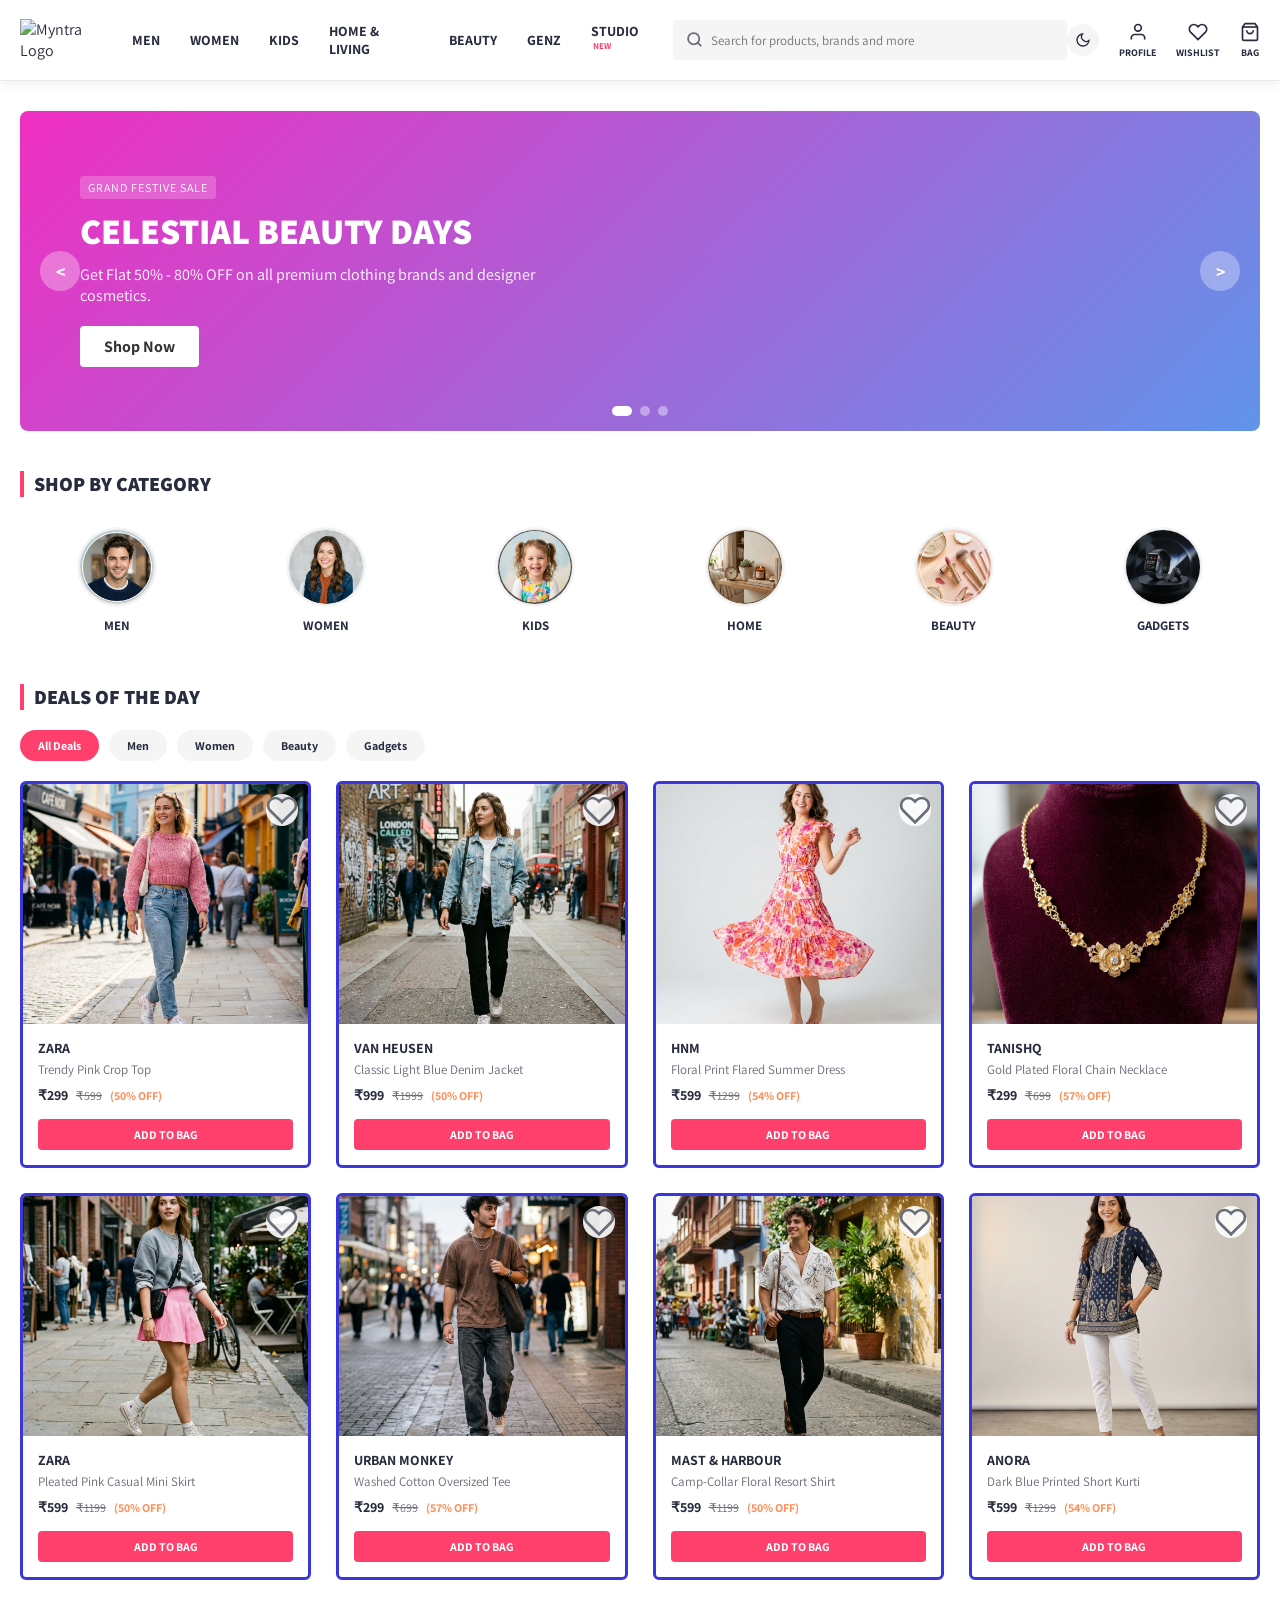
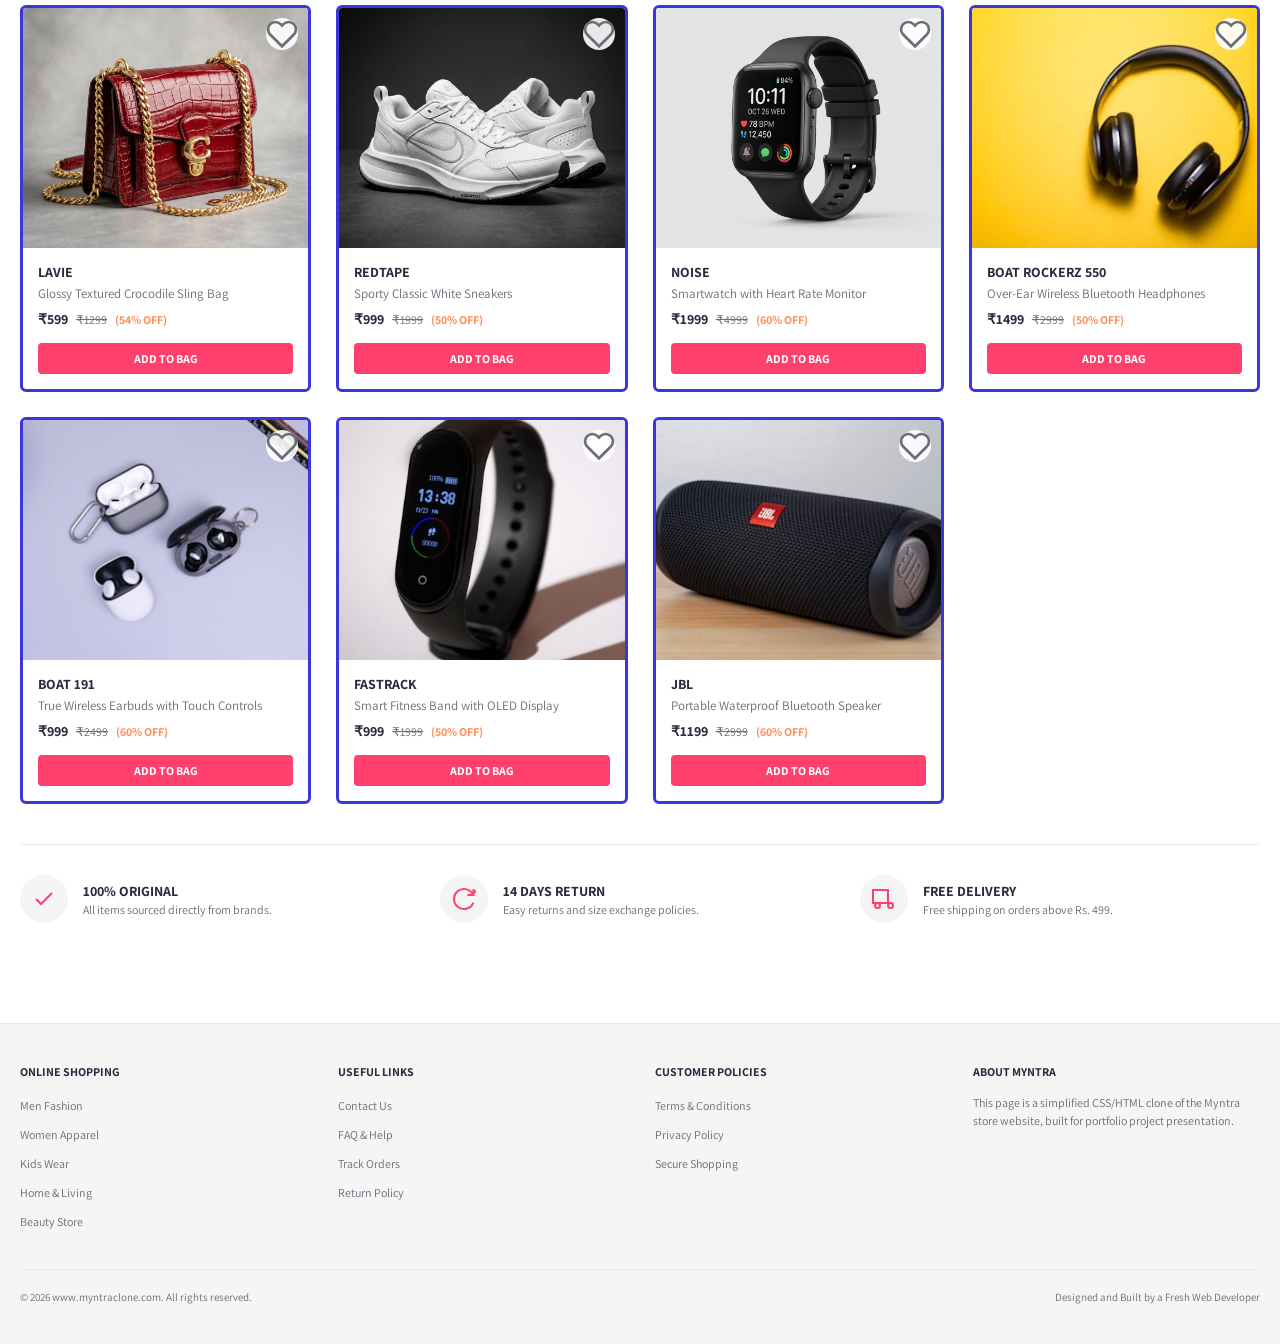
==== index.html @ a3971c4a "Initial commit" ====
<!DOCTYPE html>

<html lang="en">
<head>
<meta charset="utf-8"/>
<meta content="width=device-width, initial-scale=1.0" name="viewport"/>
<title>Myntra Clone - Online Shopping Mall</title>
<!-- Link to the CSS file -->
<link href="myntra.css" rel="stylesheet"/>
</head>
<body>
<!-- ==========================================
         HEADER / NAVIGATION
         ========================================== -->
<header>
<div class="header-container">
<!-- Brand Logo -->
<div class="logo">
<a href="#">
<img alt="Myntra Logo" src="logo.png"/>
</a>
</div>
<!-- Menu Navigation Links -->
<nav class="navigation">
<!-- MEN -->
<div class="nav-link men">
<a href="#">Men</a>
<div class="dropdown-menu">
<!-- Col 1: Topwear & Festive -->
<div class="dropdown-col">
<div class="dropdown-col-section">
<h5>Topwear</h5>
<ul>
<li><a href="#">T-Shirts</a></li>
<li><a href="#">Casual Shirts</a></li>
<li><a href="#">Formal Shirts</a></li>
<li><a href="#">Sweatshirts</a></li>
<li><a href="#">Sweaters</a></li>
<li><a href="#">Jackets</a></li>
<li><a href="#">Blazers &amp; Coats</a></li>
<li><a href="#">Suits</a></li>
<li><a href="#">Rain Jackets</a></li>
</ul>
</div>
<div class="dropdown-col-section">
<h5>Indian &amp; Festive Wear</h5>
<ul>
<li><a href="#">Kurtas &amp; Kurta Sets</a></li>
<li><a href="#">Sherwanis</a></li>
<li><a href="#">Nehru Jackets</a></li>
<li><a href="#">Dhotis</a></li>
</ul>
</div>
</div>
<!-- Col 2: Bottomwear & Innerwear -->
<div class="dropdown-col">
<div class="dropdown-col-section">
<h5>Bottomwear</h5>
<ul>
<li><a href="#">Jeans</a></li>
<li><a href="#">Casual Trousers</a></li>
<li><a href="#">Formal Trousers</a></li>
<li><a href="#">Shorts</a></li>
<li><a href="#">Track Pants &amp; Joggers</a></li>
</ul>
</div>
<div class="dropdown-col-section">
<h5>Innerwear &amp; Sleepwear</h5>
<ul>
<li><a href="#">Briefs &amp; Trunks</a></li>
<li><a href="#">Boxers</a></li>
<li><a href="#">Vests</a></li>
<li><a href="#">Sleepwear &amp; Loungewear</a></li>
<li><a href="#">Thermals</a></li>
</ul>
</div>
<div class="dropdown-col-section">
<h5>Plus Size</h5>
</div>
</div>
<!-- Col 3: Footwear -->
<div class="dropdown-col">
<div class="dropdown-col-section">
<h5>Footwear</h5>
<ul>
<li><a href="#">Casual Shoes</a></li>
<li><a href="#">Sports Shoes</a></li>
<li><a href="#">Formal Shoes</a></li>
<li><a href="#">Sneakers</a></li>
<li><a href="#">Sandals &amp; Floaters</a></li>
<li><a href="#">Flip Flops</a></li>
<li><a href="#">Socks</a></li>
</ul>
</div>
<div class="dropdown-col-section">
<h5>Personal Care &amp; Grooming</h5>
</div>
<div class="dropdown-col-section">
<h5>Sunglasses &amp; Frames</h5>
</div>
<div class="dropdown-col-section">
<h5>Watches</h5>
</div>
</div>
<!-- Col 4: Sports & Gadgets -->
<div class="dropdown-col">
<div class="dropdown-col-section">
<h5>Sports &amp; Active Wear</h5>
<ul>
<li><a href="#">Sports Shoes</a></li>
<li><a href="#">Sports Sandals</a></li>
<li><a href="#">Active T-Shirts</a></li>
<li><a href="#">Track Pants &amp; Shorts</a></li>
<li><a href="#">Tracksuits</a></li>
<li><a href="#">Jackets &amp; Sweatshirts</a></li>
<li><a href="#">Sports Accessories</a></li>
<li><a href="#">Swimwear</a></li>
</ul>
</div>
<div class="dropdown-col-section">
<h5>Gadgets</h5>
<ul>
<li><a href="#">Smart Wearables</a></li>
<li><a href="#">Fitness Gadgets</a></li>
<li><a href="#">Headphones</a></li>
<li><a href="#">Speakers</a></li>
</ul>
</div>
</div>
<!-- Col 5: Accessories & Bags -->
<div class="dropdown-col">
<div class="dropdown-col-section">
<h5>Fashion Accessories</h5>
<ul>
<li><a href="#">Wallets</a></li>
<li><a href="#">Belts</a></li>
<li><a href="#">Perfumes &amp; Body Mists</a></li>
<li><a href="#">Trimmers</a></li>
<li><a href="#">Deodorants</a></li>
<li><a href="#">Ties, Cufflinks &amp; Pocket Squares</a></li>
<li><a href="#">Accessory Gift Sets</a></li>
<li><a href="#">Caps &amp; Hats</a></li>
<li><a href="#">Mufflers, Scarves &amp; Gloves</a></li>
<li><a href="#">Phone Cases</a></li>
<li><a href="#">Rings &amp; Wristwear</a></li>
<li><a href="#">Helmets</a></li>
</ul>
</div>
<div class="dropdown-col-section">
<h5>Bags &amp; Backpacks</h5>
</div>
<div class="dropdown-col-section">
<h5>Luggages &amp; Trolleys</h5>
</div>
</div>
</div>
</div>
<!-- WOMEN -->
<div class="nav-link women">
<a href="#">Women</a>
<div class="dropdown-menu">
<!-- Col 1: Indian & Fusion -->
<div class="dropdown-col">
<div class="dropdown-col-section">
<h5>Indian &amp; Fusion Wear</h5>
<ul>
<li><a href="#">Kurtas &amp; Suits</a></li>
<li><a href="#">Kurtis, Tunics &amp; Tops</a></li>
<li><a href="#">Sarees</a></li>
<li><a href="#">Ethnic Wear Sets</a></li>
<li><a href="#">Lehengas &amp; Cholis</a></li>
<li><a href="#">Salwars, Leggings &amp; Palazzos</a></li>
<li><a href="#">Ethnic Shrugs &amp; Jackets</a></li>
</ul>
</div>
</div>
<!-- Col 2: Western Wear -->
<div class="dropdown-col">
<div class="dropdown-col-section">
<h5>Western Wear</h5>
<ul>
<li><a href="#">Dresses &amp; Jumpsuits</a></li>
<li><a href="#">Tops, T-Shirts &amp; Shirts</a></li>
<li><a href="#">Jeans &amp; Jeggings</a></li>
<li><a href="#">Trousers &amp; Capris</a></li>
<li><a href="#">Shorts &amp; Skirts</a></li>
<li><a href="#">Shrugs &amp; Cardigans</a></li>
<li><a href="#">Blazers &amp; Waistcoats</a></li>
</ul>
</div>
</div>
<!-- Col 3: Footwear & Lingerie -->
<div class="dropdown-col">
<div class="dropdown-col-section">
<h5>Footwear</h5>
<ul>
<li><a href="#">Flats &amp; Gladiators</a></li>
<li><a href="#">Heels</a></li>
<li><a href="#">Sneakers &amp; Casual Shoes</a></li>
<li><a href="#">Sports Shoes &amp; Brogues</a></li>
<li><a href="#">Wedges</a></li>
</ul>
</div>
<div class="dropdown-col-section">
<h5>Lingerie &amp; Sleepwear</h5>
<ul>
<li><a href="#">Bras &amp; Briefs</a></li>
<li><a href="#">Shapewear</a></li>
<li><a href="#">Sleepwear &amp; Loungewear</a></li>
<li><a href="#">Camisoles</a></li>
</ul>
</div>
</div>
<!-- Col 4: Beauty & Gadgets -->
<div class="dropdown-col">
<div class="dropdown-col-section">
<h5>Beauty &amp; Personal Care</h5>
<ul>
<li><a href="#">Makeup Cosmetics</a></li>
<li><a href="#">Skincare Products</a></li>
<li><a href="#">Haircare Gels &amp; Oils</a></li>
<li><a href="#">Fragrances &amp; Body Mists</a></li>
<li><a href="#">Tools &amp; Accessories</a></li>
</ul>
</div>
<div class="dropdown-col-section">
<h5>Gadgets</h5>
<ul>
<li><a href="#">Smart Wearables</a></li>
<li><a href="#">Fitness Bands</a></li>
<li><a href="#">Headphones</a></li>
</ul>
</div>
</div>
<!-- Col 5: Accessories & Bags -->
<div class="dropdown-col">
<div class="dropdown-col-section">
<h5>Fashion Accessories</h5>
<ul>
<li><a href="#">Wallets &amp; Clutches</a></li>
<li><a href="#">Handbags &amp; Slingbags</a></li>
<li><a href="#">Jewellery &amp; Watches</a></li>
<li><a href="#">Hair Accessories</a></li>
<li><a href="#">Sunglasses &amp; Frames</a></li>
<li><a href="#">Scarves &amp; Stoles</a></li>
</ul>
</div>
</div>
</div>
</div>
<!-- KIDS -->
<div class="nav-link kids">
<a href="#">Kids</a>
<div class="dropdown-menu">
<!-- Col 1: Boys Clothing -->
<div class="dropdown-col">
<div class="dropdown-col-section">
<h5>Boys Clothing</h5>
<ul>
<li><a href="#">T-Shirts &amp; Shirts</a></li>
<li><a href="#">Shorts &amp; Jeans</a></li>
<li><a href="#">Trousers &amp; Track Pants</a></li>
<li><a href="#">Clothing Sets</a></li>
<li><a href="#">Ethnic Wear</a></li>
<li><a href="#">Sweaters, Hoodies &amp; Jackets</a></li>
</ul>
</div>
</div>
<!-- Col 2: Girls Clothing -->
<div class="dropdown-col">
<div class="dropdown-col-section">
<h5>Girls Clothing</h5>
<ul>
<li><a href="#">Dresses &amp; Frocks</a></li>
<li><a href="#">Tops &amp; T-Shirts</a></li>
<li><a href="#">Clothing Sets</a></li>
<li><a href="#">Shorts, Skirts &amp; Jumpsuits</a></li>
<li><a href="#">Jeans &amp; Trousers</a></li>
<li><a href="#">Ethnic Wear</a></li>
<li><a href="#">Sweaters, Hoodies &amp; Jackets</a></li>
</ul>
</div>
</div>
<!-- Col 3: Infants & Toddlers -->
<div class="dropdown-col">
<div class="dropdown-col-section">
<h5>Infants &amp; Toddlers</h5>
<ul>
<li><a href="#">Rompers &amp; Sleepsuits</a></li>
<li><a href="#">Clothing Sets</a></li>
<li><a href="#">Innerwear &amp; Socks</a></li>
<li><a href="#">T-Shirts &amp; Dresses</a></li>
<li><a href="#">Booties &amp; Soft Shoes</a></li>
</ul>
</div>
</div>
<!-- Col 4: Kids Footwear -->
<div class="dropdown-col">
<div class="dropdown-col-section">
<h5>Kids Footwear</h5>
<ul>
<li><a href="#">Casual Shoes</a></li>
<li><a href="#">Sports Shoes</a></li>
<li><a href="#">Sneakers</a></li>
<li><a href="#">Sandals &amp; Floaters</a></li>
<li><a href="#">Flip Flops</a></li>
<li><a href="#">School Shoes</a></li>
</ul>
</div>
</div>
<!-- Col 5: Kids Accessories -->
<div class="dropdown-col">
<div class="dropdown-col-section">
<h5>Kids Accessories</h5>
<ul>
<li><a href="#">Backpacks &amp; School Bags</a></li>
<li><a href="#">Sunglasses &amp; Frames</a></li>
<li><a href="#">Hair Accessories</a></li>
<li><a href="#">Caps &amp; Hats</a></li>
<li><a href="#">Watches</a></li>
<li><a href="#">Toys &amp; Board Games</a></li>
</ul>
</div>
</div>
</div>
</div>
<!-- HOME & LIVING -->
<div class="nav-link home">
<a href="#">Home &amp; Living</a>
<div class="dropdown-menu">
<!-- Col 1: Bedding -->
<div class="dropdown-col">
<div class="dropdown-col-section">
<h5>Bed Linen &amp; Furnishing</h5>
<ul>
<li><a href="#">Bedsheets</a></li>
<li><a href="#">Bedcovers &amp; Sets</a></li>
<li><a href="#">Blankets, Quilts &amp; Dohars</a></li>
<li><a href="#">Pillows &amp; Pillow Covers</a></li>
<li><a href="#">Curtains &amp; Drapes</a></li>
<li><a href="#">Mats, Carpets &amp; Rugs</a></li>
</ul>
</div>
</div>
<!-- Col 2: Bath Linen -->
<div class="dropdown-col">
<div class="dropdown-col-section">
<h5>Bath Linen</h5>
<ul>
<li><a href="#">Bath Towels</a></li>
<li><a href="#">Hand &amp; Face Towels</a></li>
<li><a href="#">Bath Rugs</a></li>
<li><a href="#">Shower Curtains</a></li>
<li><a href="#">Bathrobes</a></li>
</ul>
</div>
</div>
<!-- Col 3: Home Decor -->
<div class="dropdown-col">
<div class="dropdown-col-section">
<h5>Home Decor</h5>
<ul>
<li><a href="#">Clocks</a></li>
<li><a href="#">Wall Art &amp; Paintings</a></li>
<li><a href="#">Vases &amp; Artificial Flowers</a></li>
<li><a href="#">Mirrors</a></li>
<li><a href="#">Candles &amp; Holders</a></li>
<li><a href="#">Festive Lights &amp; Decor</a></li>
</ul>
</div>
</div>
<!-- Col 4: Kitchen & Dining -->
<div class="dropdown-col">
<div class="dropdown-col-section">
<h5>Kitchen &amp; Dining</h5>
<ul>
<li><a href="#">Cookware &amp; Bakeware</a></li>
<li><a href="#">Dinnerware &amp; Plates</a></li>
<li><a href="#">Cups &amp; Coffee Mugs</a></li>
<li><a href="#">Kitchen Storage &amp; Organisers</a></li>
<li><a href="#">Table Linen &amp; Runners</a></li>
</ul>
</div>
</div>
<!-- Col 5: Appliances & Organisers -->
<div class="dropdown-col">
<div class="dropdown-col-section">
<h5>Home Appliances</h5>
<ul>
<li><a href="#">Air Purifiers</a></li>
<li><a href="#">Steam Irons</a></li>
<li><a href="#">Vacuum Cleaners</a></li>
</ul>
</div>
<div class="dropdown-col-section">
<h5>Organisers</h5>
<ul>
<li><a href="#">Storage Baskets</a></li>
<li><a href="#">Shoe Racks</a></li>
<li><a href="#">Hangers &amp; Pegs</a></li>
</ul>
</div>
</div>
</div>
</div>
<!-- BEAUTY -->
<div class="nav-link beauty">
<a href="#">Beauty</a>
<div class="dropdown-menu">
<!-- Col 1: Makeup -->
<div class="dropdown-col">
<div class="dropdown-col-section">
<h5>Makeup</h5>
<ul>
<li><a href="#">Lipstick &amp; Lip Gloss</a></li>
<li><a href="#">Eyeliner &amp; Kajal</a></li>
<li><a href="#">Mascara</a></li>
<li><a href="#">Foundation &amp; Concealer</a></li>
<li><a href="#">Compact &amp; Powder</a></li>
<li><a href="#">Eyeshadow &amp; Palettes</a></li>
<li><a href="#">Makeup Brushes &amp; Blenders</a></li>
</ul>
</div>
</div>
<!-- Col 2: Skincare -->
<div class="dropdown-col">
<div class="dropdown-col-section">
<h5>Skincare</h5>
<ul>
<li><a href="#">Face Wash &amp; Cleanser</a></li>
<li><a href="#">Moisturiser &amp; Cream</a></li>
<li><a href="#">Sunscreen &amp; Gel</a></li>
<li><a href="#">Serums &amp; Essences</a></li>
<li><a href="#">Face Masks &amp; Peels</a></li>
<li><a href="#">Lip Balm &amp; Treatment</a></li>
<li><a href="#">Eye Creams</a></li>
</ul>
</div>
</div>
<!-- Col 3: Haircare -->
<div class="dropdown-col">
<div class="dropdown-col-section">
<h5>Haircare</h5>
<ul>
<li><a href="#">Shampoos</a></li>
<li><a href="#">Conditioners</a></li>
<li><a href="#">Hair Oils</a></li>
<li><a href="#">Hair Serums &amp; Gels</a></li>
<li><a href="#">Hair Colors</a></li>
<li><a href="#">Hair Styling Creams</a></li>
</ul>
</div>
</div>
<!-- Col 4: Fragrances -->
<div class="dropdown-col">
<div class="dropdown-col-section">
<h5>Fragrances</h5>
<ul>
<li><a href="#">Perfumes (EDP/EDT)</a></li>
<li><a href="#">Colognes (EDC)</a></li>
<li><a href="#">Deodorants &amp; Roll-ons</a></li>
<li><a href="#">Body Mists &amp; Sprays</a></li>
<li><a href="#">Pocket Perfumes</a></li>
</ul>
</div>
</div>
<!-- Col 5: Grooming Tools -->
<div class="dropdown-col">
<div class="dropdown-col-section">
<h5>Grooming &amp; Hygiene</h5>
<ul>
<li><a href="#">Body Wash &amp; Shower Gels</a></li>
<li><a href="#">Body Lotions &amp; Oils</a></li>
<li><a href="#">Hair Trimmers &amp; Clippers</a></li>
<li><a href="#">Shavers &amp; Razors</a></li>
<li><a href="#">Epilators &amp; Groomers</a></li>
<li><a href="#">Hand Sanitizers &amp; Soaps</a></li>
</ul>
</div>
</div>
</div>
</div>
<!-- GENZ -->
<div class="nav-link genz">
<a href="#">Genz</a>
<div class="dropdown-menu">
<!-- Col 1: Y2K & Vintage -->
<div class="dropdown-col">
<div class="dropdown-col-section">
<h5>Y2K &amp; Vintage</h5>
<ul>
<li><a href="#">Cargo Pants</a></li>
<li><a href="#">Baggy Jeans</a></li>
<li><a href="#">Oversized Tees</a></li>
<li><a href="#">Retro Denim Jackets</a></li>
<li><a href="#">Varsity Jackets</a></li>
</ul>
</div>
</div>
<!-- Col 2: Streetwear -->
<div class="dropdown-col">
<div class="dropdown-col-section">
<h5>Streetwear &amp; Hype</h5>
<ul>
<li><a href="#">Graphic Hoodies</a></li>
<li><a href="#">Parachute Joggers</a></li>
<li><a href="#">Utility Vests</a></li>
<li><a href="#">Graphic Printed Tees</a></li>
<li><a href="#">Bomber Jackets</a></li>
</ul>
</div>
</div>
<!-- Col 3: Cyberpunk -->
<div class="dropdown-col">
<div class="dropdown-col-section">
<h5>Cyberpunk &amp; Techwear</h5>
<ul>
<li><a href="#">Reflective Windbreakers</a></li>
<li><a href="#">Multi-Pocket Cargos</a></li>
<li><a href="#">Tactical Belts</a></li>
<li><a href="#">Technical Hooded Pullovers</a></li>
</ul>
</div>
</div>
<!-- Col 4: Footwear -->
<div class="dropdown-col">
<div class="dropdown-col-section">
<h5>GenZ Footwear</h5>
<ul>
<li><a href="#">Chunky Sneakers</a></li>
<li><a href="#">Platform High Boots</a></li>
<li><a href="#">Sporty Slides</a></li>
<li><a href="#">Retro Running Kicks</a></li>
</ul>
</div>
</div>
<!-- Col 5: Accessories -->
<div class="dropdown-col">
<div class="dropdown-col-section">
<h5>GenZ Accessories</h5>
<ul>
<li><a href="#">Bucket Hats</a></li>
<li><a href="#">Tinted Retro Glasses</a></li>
<li><a href="#">Eco Canvas Totes</a></li>
<li><a href="#">Layered Silver Chains</a></li>
<li><a href="#">Phone Beaded Charms</a></li>
</ul>
</div>
</div>
</div>
</div>
<!-- STUDIO -->
<div class="nav-link studio">
<a href="#">Studio <sup>New</sup></a>
<div class="dropdown-menu">
<!-- Col 1: Influencer Edits -->
<div class="dropdown-col">
<div class="dropdown-col-section">
<h5>Influencer Edits</h5>
<ul>
<li><a href="#">Celebrity Looks</a></li>
<li><a href="#">Creator Recommendations</a></li>
<li><a href="#">Festival Styling Guides</a></li>
<li><a href="#">Minimalist Capsule Wardrobes</a></li>
</ul>
</div>
</div>
<!-- Col 2: Trend Alert -->
<div class="dropdown-col">
<div class="dropdown-col-section">
<h5>Trend Alert</h5>
<ul>
<li><a href="#">Dreamy Pastel Palettes</a></li>
<li><a href="#">Crochet Textures</a></li>
<li><a href="#">High-Contrast Monochrome</a></li>
<li><a href="#">Faux Leather Luxe</a></li>
<li><a href="#">Glossy Satin Silhouettes</a></li>
</ul>
</div>
</div>
<!-- Col 3: Exclusive Brands -->
<div class="dropdown-col">
<div class="dropdown-col-section">
<h5>Exclusive Brands</h5>
<ul>
<li><a href="#">Studio Premium Select</a></li>
<li><a href="#">Curated Imports</a></li>
<li><a href="#">Indie Designer Drops</a></li>
<li><a href="#">Sustainably Crafted Wear</a></li>
</ul>
</div>
</div>
<!-- Col 4: Style Feed -->
<div class="dropdown-col">
<div class="dropdown-col-section">
<h5>Style Feed</h5>
<ul>
<li><a href="#">Newly Unveiled Lines</a></li>
<li><a href="#">Launch &amp; Release Calendars</a></li>
<li><a href="#">How-To Style Video Feeds</a></li>
<li><a href="#">Capsule Collection Essentials</a></li>
</ul>
</div>
</div>
<!-- Col 5: Studio Accessories -->
<div class="dropdown-col">
<div class="dropdown-col-section">
<h5>Studio Accessories</h5>
<ul>
<li><a href="#">Artisanal Timepieces</a></li>
<li><a href="#">Oversized Frames</a></li>
<li><a href="#">Designer Shoulder Purses</a></li>
<li><a href="#">Dainty Metal Jewelry</a></li>
</ul>
</div>
</div>
</div>
</div>
</nav>
<!-- Search Inputs -->
<div class="search-container" id="search_container">
<span class="search-icon-svg">
<svg fill="none" stroke="currentColor" stroke-linecap="round" stroke-linejoin="round" stroke-width="2.5" viewbox="0 0 24 24">
<circle cx="11" cy="11" r="8"></circle>
<line x1="21" x2="16.65" y1="21" y2="16.65"></line>
</svg>
</span>
<input class="search-input" id="search_query" placeholder="Search for products, brands and more"/>
</div>
<!-- Actions Bar icons -->
<div class="actions">
<!-- Light / Dark Switch Button -->
<button class="theme-switch" id="theme_toggle" title="Toggle Light/Dark Theme">
<!-- Moon Icon (Dark Mode switcher) -->
<svg class="moon-icon" fill="none" stroke="currentColor" stroke-width="2" viewbox="0 0 24 24">
<path d="M21 12.79A9 9 0 1 1 11.21 3 7 7 0 0 0 21 12.79z"></path>
</svg>
<!-- Sun Icon (Light Mode switcher) -->
<svg class="sun-icon" fill="none" stroke="currentColor" stroke-width="2" viewbox="0 0 24 24">
<circle cx="12" cy="12" r="5"></circle>
<line x1="12" x2="12" y1="1" y2="3"></line>
<line x1="12" x2="12" y1="21" y2="23"></line>
<line x1="4.22" x2="5.64" y1="4.22" y2="5.64"></line>
<line x1="18.36" x2="19.78" y1="18.36" y2="19.78"></line>
<line x1="1" x2="3" y1="12" y2="12"></line>
<line x1="21" x2="23" y1="12" y2="12"></line>
</svg>
</button>
<!-- Profile Actions -->
<div class="action-btn profile">
<svg fill="none" stroke="currentColor" stroke-width="2" viewbox="0 0 24 24">
<path d="M20 21v-2a4 4 0 0 0-4-4H8a4 4 0 0 0-4 4v2"></path>
<circle cx="12" cy="7" r="4"></circle>
</svg>
<span>Profile</span>
<!-- Hover dropdown menu for Profile -->
<div class="profile-dropdown">
<div class="profile-welcome">
<p>Manage your account, orders and payments</p>
<button class="login-btn" id="open_login_btn">LOGIN / SIGNUP</button>
</div>
<div class="profile-links">
<a href="#">Orders</a>
<a href="#">Wishlist</a>
<a href="#">Gift Cards</a>
<a href="#">Contact Us</a>
</div>
</div>
</div>
<!-- Wishlist Action -->
<button class="action-btn wishlist" id="wishlist_action_btn">
<svg fill="none" stroke="currentColor" stroke-width="2" viewbox="0 0 24 24">
<path d="M20.84 4.61a5.5 5.5 0 0 0-7.78 0L12 5.67l-1.06-1.06a5.5 5.5 0 0 0-7.78 7.78l1.06 1.06L12 21.23l7.78-7.78 1.06-1.06a5.5 5.5 0 0 0 0-7.78z"></path>
</svg>
<span class="badge" id="wishlist_badge">0</span>
<span>Wishlist</span>
</button>
<!-- Shopping Bag Action -->
<button class="action-btn bag" id="cart_action_btn">
<svg fill="none" stroke="currentColor" stroke-width="2" viewbox="0 0 24 24">
<path d="M6 2L3 6v14a2 2 0 0 0 2 2h14a2 2 0 0 0 2-2V6l-3-4z"></path>
<line x1="3" x2="21" y1="6" y2="6"></line>
<path d="M16 10a4 4 0 0 1-8 0"></path>
</svg>
<span class="badge" id="cart_badge">0</span>
<span>Bag</span>
</button>
</div>
</div>
</header>
<!-- ==========================================
         MAIN AREA
         ========================================== -->
<main>
<!-- Hero Banner Slider -->
<section class="slider">
<div class="slides-wrapper" id="carousel_container">
<!-- Slide 1: Festive Offer -->
<div class="slide slide1">
<div class="slide-content">
<span style="font-size:12px; text-transform:uppercase; letter-spacing:1px; background:rgba(255,255,255,0.2); padding:4px 8px; border-radius:4px;">Grand Festive Sale</span>
<h2 style="margin-top:10px;">CELESTIAL BEAUTY DAYS</h2>
<p>Get Flat 50% - 80% OFF on all premium clothing brands and designer cosmetics.</p>
<a class="slide-shop-btn" href="#deals">Shop Now</a>
</div>
</div>
<!-- Slide 2: Sports Wear -->
<div class="slide slide2">
<div class="slide-content">
<span style="font-size:12px; text-transform:uppercase; letter-spacing:1px; background:rgba(255,255,255,0.2); padding:4px 8px; border-radius:4px;">Summer Collection</span>
<h2 style="margin-top:10px;">ACTIVE SPORT SEASON</h2>
<p>Up to 60% OFF on active sportswear, fitness bands, and running sneakers.</p>
<a class="slide-shop-btn" href="#deals">Explore Sports</a>
</div>
</div>
<!-- Slide 3: Voucher Code -->
<div class="slide slide3">
<div class="slide-content">
<span style="font-size:12px; text-transform:uppercase; letter-spacing:1px; background:rgba(255,255,255,0.2); padding:4px 8px; border-radius:4px;">Voucher Coupon</span>
<h2 style="margin-top:10px;">FLAT Rs. 400 OFF</h2>
<p>Enjoy coupon savings on your first purchase! Use coupon code: MYNTRA400.</p>
<a class="slide-shop-btn" href="#deals">Claim Now</a>
</div>
</div>
</div>
<!-- Slide Control arrows -->
<button class="slider-arrow arrow-prev" id="prev_slide">&lt;</button>
<button class="slider-arrow arrow-next" id="next_slide">&gt;</button>
<!-- Dots indicator -->
<div class="slider-dots" id="carousel_dots">
<span class="slider-dot active" data-index="0"></span>
<span class="slider-dot" data-index="1"></span>
<span class="slider-dot" data-index="2"></span>
</div>
</section>
<!-- Categories Circle badges -->
<section>
<h3 class="section-header">Shop by Category</h3>
<div class="categories-container">
<!-- Men Category -->
<div class="category-circle" onclick="filterCategory('men')">
<div class="circle-img">
<img alt="Men" src="images/cat_men.png" style="width: 100%; height: 100%; object-fit: cover; border-radius: 50%;"/>
</div>
<p>Men</p>
</div>
<!-- Women Category -->
<div class="category-circle" onclick="filterCategory('women')">
<div class="circle-img">
<img alt="Women" src="images/cat_women.png" style="width: 100%; height: 100%; object-fit: cover; border-radius: 50%;"/>
</div>
<p>Women</p>
</div>
<!-- Kids Category -->
<div class="category-circle" onclick="filterCategory('kids')">
<div class="circle-img">
<img alt="Kids" src="images/cat_kids.png" style="width: 100%; height: 100%; object-fit: cover; border-radius: 50%;"/>
</div>
<p>Kids</p>
</div>
<!-- Home Category -->
<div class="category-circle" onclick="filterCategory('home')">
<div class="circle-img">
<img alt="Home" src="images/cat_home.png" style="width: 100%; height: 100%; object-fit: cover; border-radius: 50%;"/>
</div>
<p>Home</p>
</div>
<!-- Beauty Category -->
<div class="category-circle" onclick="filterCategory('beauty')">
<div class="circle-img">
<img alt="Beauty" src="images/cat_beauty.png" style="width: 100%; height: 100%; object-fit: cover; border-radius: 50%;"/>
</div>
<p>Beauty</p>
</div>
<!-- Gadgets Category -->
<div class="category-circle" onclick="filterCategory('gadgets')">
<div class="circle-img">
<img alt="Gadgets" src="images/cat_gadgets.png" style="width: 100%; height: 100%; object-fit: cover; border-radius: 50%;"/>
</div>
<p>Gadgets</p>
</div>
</div>
</section>
<!-- Product Cards list -->
<section id="deals">
<h3 class="section-header">Deals of the Day</h3>
<!-- Category Tabs filters -->
<div class="tabs">
<button class="tab active" onclick="tabFilter('all')">All Deals</button>
<button class="tab" onclick="tabFilter('men')">Men</button>
<button class="tab" onclick="tabFilter('women')">Women</button>
<button class="tab" onclick="tabFilter('beauty')">Beauty</button>
<button class="tab" onclick="tabFilter('gadgets')">Gadgets</button>
</div>
<!-- Products listing Grid -->
<div class="product-grid" id="products_grid">
<!-- Card 1: Crop Tops -->
<div class="product-card fwd-card" data-category="women" data-id="p1">
<div class="product-image">
<img alt="Crop Tops" class="fwd-image" src="images/fwd_crop_top.png"/>
<button class="card-wishlist-btn" title="Add to Wishlist">
<svg fill="none" stroke="currentColor" stroke-width="2" viewbox="0 0 24 24">
<path d="M20.84 4.61a5.5 5.5 0 0 0-7.78 0L12 5.67l-1.06-1.06a5.5 5.5 0 0 0-7.78 7.78l1.06 1.06L12 21.23l7.78-7.78 1.06-1.06a5.5 5.5 0 0 0 0-7.78z"></path>
</svg>
</button>
<div class="fwd-banner-overlay">
<span class="fwd-title">Crop Tops</span>
<span class="fwd-price">UNDER ₹299</span>
</div>
</div>
<div class="product-details">
<div class="brand-name">ZARA</div>
<div class="item-name">Trendy Pink Crop Top</div>
<div class="price-row">
<span class="price-now">₹299</span>
<span class="price-was">₹599</span>
<span class="price-off">(50% OFF)</span>
</div>
</div>
<div class="quick-add">
<button class="add-btn">Add to Bag</button>
</div></div>
<!-- Card 2: Denim Jackets -->
<div class="product-card fwd-card" data-category="women" data-id="p2">
<div class="product-image">
<img alt="Denim Jackets" class="fwd-image" src="images/fwd_denim_jacket.png"/>
<button class="card-wishlist-btn" title="Add to Wishlist">
<svg fill="none" stroke="currentColor" stroke-width="2" viewbox="0 0 24 24">
<path d="M20.84 4.61a5.5 5.5 0 0 0-7.78 0L12 5.67l-1.06-1.06a5.5 5.5 0 0 0-7.78 7.78l1.06 1.06L12 21.23l7.78-7.78 1.06-1.06a5.5 5.5 0 0 0 0-7.78z"></path>
</svg>
</button>
<div class="fwd-banner-overlay">
<span class="fwd-title">Denim Jackets</span>
<span class="fwd-price">UNDER ₹999</span>
</div>
</div>
<div class="product-details">
<div class="brand-name">VAN HEUSEN</div>
<div class="item-name">Classic Light Blue Denim Jacket</div>
<div class="price-row">
<span class="price-now">₹999</span>
<span class="price-was">₹1999</span>
<span class="price-off">(50% OFF)</span>
</div>
</div>
<div class="quick-add">
<button class="add-btn">Add to Bag</button>
</div></div>
<!-- Card 3: Flared Dresses -->
<div class="product-card fwd-card" data-category="women" data-id="p3">
<div class="product-image">
<img alt="Flared Dresses" class="fwd-image" src="images/fwd_flared_dress.png"/>
<button class="card-wishlist-btn" title="Add to Wishlist">
<svg fill="none" stroke="currentColor" stroke-width="2" viewbox="0 0 24 24">
<path d="M20.84 4.61a5.5 5.5 0 0 0-7.78 0L12 5.67l-1.06-1.06a5.5 5.5 0 0 0-7.78 7.78l1.06 1.06L12 21.23l7.78-7.78 1.06-1.06a5.5 5.5 0 0 0 0-7.78z"></path>
</svg>
</button>
<div class="fwd-banner-overlay">
<span class="fwd-title">Flared Dresses</span>
<span class="fwd-price">UNDER ₹599</span>
</div>
</div>
<div class="product-details">
<div class="brand-name">HNM</div>
<div class="item-name">Floral Print Flared Summer Dress</div>
<div class="price-row">
<span class="price-now">₹599</span>
<span class="price-was">₹1299</span>
<span class="price-off">(54% OFF)</span>
</div>
</div>
<div class="quick-add">
<button class="add-btn">Add to Bag</button>
</div></div>
<!-- Card 4: Gold Plated Jewellery -->
<div class="product-card fwd-card" data-category="beauty" data-id="p4">
<div class="product-image">
<img alt="Gold Plated Jewellery" class="fwd-image" src="images/fwd_jewellery.png"/>
<button class="card-wishlist-btn" title="Add to Wishlist">
<svg fill="none" stroke="currentColor" stroke-width="2" viewbox="0 0 24 24">
<path d="M20.84 4.61a5.5 5.5 0 0 0-7.78 0L12 5.67l-1.06-1.06a5.5 5.5 0 0 0-7.78 7.78l1.06 1.06L12 21.23l7.78-7.78 1.06-1.06a5.5 5.5 0 0 0 0-7.78z"></path>
</svg>
</button>
<div class="fwd-banner-overlay">
<span class="fwd-title">Gold Jewellery</span>
<span class="fwd-price">UNDER ₹299</span>
</div>
</div>
<div class="product-details">
<div class="brand-name">TANISHQ</div>
<div class="item-name">Gold Plated Floral Chain Necklace</div>
<div class="price-row">
<span class="price-now">₹299</span>
<span class="price-was">₹699</span>
<span class="price-off">(57% OFF)</span>
</div>
</div>
<div class="quick-add">
<button class="add-btn">Add to Bag</button>
</div></div>
<!-- Card 5: Mini Skirts -->
<div class="product-card fwd-card" data-category="women" data-id="p5">
<div class="product-image">
<img alt="Mini Skirts" class="fwd-image" src="images/fwd_mini_skirt.png"/>
<button class="card-wishlist-btn" title="Add to Wishlist">
<svg fill="none" stroke="currentColor" stroke-width="2" viewbox="0 0 24 24">
<path d="M20.84 4.61a5.5 5.5 0 0 0-7.78 0L12 5.67l-1.06-1.06a5.5 5.5 0 0 0-7.78 7.78l1.06 1.06L12 21.23l7.78-7.78 1.06-1.06a5.5 5.5 0 0 0 0-7.78z"></path>
</svg>
</button>
<div class="fwd-banner-overlay">
<span class="fwd-title">Mini Skirts</span>
<span class="fwd-price">UNDER ₹599</span>
</div>
</div>
<div class="product-details">
<div class="brand-name">ZARA</div>
<div class="item-name">Pleated Pink Casual Mini Skirt</div>
<div class="price-row">
<span class="price-now">₹599</span>
<span class="price-was">₹1199</span>
<span class="price-off">(50% OFF)</span>
</div>
</div>
<div class="quick-add">
<button class="add-btn">Add to Bag</button>
</div></div>
<!-- Card 6: Oversized Tees -->
<div class="product-card fwd-card" data-category="men" data-id="p6">
<div class="product-image">
<img alt="Oversized Tees" class="fwd-image" src="images/fwd_oversized_tee.png"/>
<button class="card-wishlist-btn" title="Add to Wishlist">
<svg fill="none" stroke="currentColor" stroke-width="2" viewbox="0 0 24 24">
<path d="M20.84 4.61a5.5 5.5 0 0 0-7.78 0L12 5.67l-1.06-1.06a5.5 5.5 0 0 0-7.78 7.78l1.06 1.06L12 21.23l7.78-7.78 1.06-1.06a5.5 5.5 0 0 0 0-7.78z"></path>
</svg>
</button>
<div class="fwd-banner-overlay">
<span class="fwd-title">Oversized Tees</span>
<span class="fwd-price">UNDER ₹299</span>
</div>
</div>
<div class="product-details">
<div class="brand-name">URBAN MONKEY</div>
<div class="item-name">Washed Cotton Oversized Tee</div>
<div class="price-row">
<span class="price-now">₹299</span>
<span class="price-was">₹699</span>
<span class="price-off">(57% OFF)</span>
</div>
</div>
<div class="quick-add">
<button class="add-btn">Add to Bag</button>
</div></div>
<!-- Card 7: Resort Shirts -->
<div class="product-card fwd-card" data-category="men" data-id="p7">
<div class="product-image">
<img alt="Resort Shirts" class="fwd-image" src="images/fwd_resort_shirt.png"/>
<button class="card-wishlist-btn" title="Add to Wishlist">
<svg fill="none" stroke="currentColor" stroke-width="2" viewbox="0 0 24 24">
<path d="M20.84 4.61a5.5 5.5 0 0 0-7.78 0L12 5.67l-1.06-1.06a5.5 5.5 0 0 0-7.78 7.78l1.06 1.06L12 21.23l7.78-7.78 1.06-1.06a5.5 5.5 0 0 0 0-7.78z"></path>
</svg>
</button>
<div class="fwd-banner-overlay">
<span class="fwd-title">Resort Shirts</span>
<span class="fwd-price">UNDER ₹599</span>
</div>
</div>
<div class="product-details">
<div class="brand-name">Mast &amp; Harbour</div>
<div class="item-name">Camp-Collar Floral Resort Shirt</div>
<div class="price-row">
<span class="price-now">₹599</span>
<span class="price-was">₹1199</span>
<span class="price-off">(50% OFF)</span>
</div>
</div>
<div class="quick-add">
<button class="add-btn">Add to Bag</button>
</div></div>
<!-- Card 8: Short Kurtis -->
<div class="product-card fwd-card" data-category="women" data-id="p8">
<div class="product-image">
<img alt="Short Kurtis" class="fwd-image" src="images/fwd_short_kurti.png"/>
<button class="card-wishlist-btn" title="Add to Wishlist">
<svg fill="none" stroke="currentColor" stroke-width="2" viewbox="0 0 24 24">
<path d="M20.84 4.61a5.5 5.5 0 0 0-7.78 0L12 5.67l-1.06-1.06a5.5 5.5 0 0 0-7.78 7.78l1.06 1.06L12 21.23l7.78-7.78 1.06-1.06a5.5 5.5 0 0 0 0-7.78z"></path>
</svg>
</button>
<div class="fwd-banner-overlay">
<span class="fwd-title">Short Kurtis</span>
<span class="fwd-price">UNDER ₹599</span>
</div>
</div>
<div class="product-details">
<div class="brand-name">ANORA</div>
<div class="item-name">Dark Blue Printed Short Kurti</div>
<div class="price-row">
<span class="price-now">₹599</span>
<span class="price-was">₹1299</span>
<span class="price-off">(54% OFF)</span>
</div>
</div>
<div class="quick-add">
<button class="add-btn">Add to Bag</button>
</div></div>
<!-- Card 9: Sling Bags -->
<div class="product-card fwd-card" data-category="women" data-id="p9">
<div class="product-image">
<img alt="Sling Bags" class="fwd-image" src="images/fwd_sling_bag.png"/>
<button class="card-wishlist-btn" title="Add to Wishlist">
<svg fill="none" stroke="currentColor" stroke-width="2" viewbox="0 0 24 24">
<path d="M20.84 4.61a5.5 5.5 0 0 0-7.78 0L12 5.67l-1.06-1.06a5.5 5.5 0 0 0-7.78 7.78l1.06 1.06L12 21.23l7.78-7.78 1.06-1.06a5.5 5.5 0 0 0 0-7.78z"></path>
</svg>
</button>
<div class="fwd-banner-overlay">
<span class="fwd-title">Sling Bags</span>
<span class="fwd-price">UNDER ₹599</span>
</div>
</div>
<div class="product-details">
<div class="brand-name">LAVIE</div>
<div class="item-name">Glossy Textured Crocodile Sling Bag</div>
<div class="price-row">
<span class="price-now">₹599</span>
<span class="price-was">₹1299</span>
<span class="price-off">(54% OFF)</span>
</div>
</div>
<div class="quick-add">
<button class="add-btn">Add to Bag</button>
</div></div>
<!-- Card 10: White Sneakers -->
<div class="product-card fwd-card" data-category="men" data-id="p10">
<div class="product-image">
<img alt="White Sneakers" class="fwd-image" src="images/fwd_sneakers.png"/>
<button class="card-wishlist-btn" title="Add to Wishlist">
<svg fill="none" stroke="currentColor" stroke-width="2" viewbox="0 0 24 24">
<path d="M20.84 4.61a5.5 5.5 0 0 0-7.78 0L12 5.67l-1.06-1.06a5.5 5.5 0 0 0-7.78 7.78l1.06 1.06L12 21.23l7.78-7.78 1.06-1.06a5.5 5.5 0 0 0 0-7.78z"></path>
</svg>
</button>
<div class="fwd-banner-overlay">
<span class="fwd-title">White Sneakers</span>
<span class="fwd-price">UNDER ₹999</span>
</div>
</div>
<div class="product-details">
<div class="brand-name">REDTAPE</div>
<div class="item-name">Sporty Classic White Sneakers</div>
<div class="price-row">
<span class="price-now">₹999</span>
<span class="price-was">₹1999</span>
<span class="price-off">(50% OFF)</span>
</div>
</div>
<div class="quick-add">
<button class="add-btn">Add to Bag</button>
</div></div>
<!-- Card 11: Smart Watch -->
<div class="product-card fwd-card" data-category="gadgets" data-id="p11">
<div class="product-image">
<img alt="Smart Watch" class="fwd-image" src="images/fwd_smartwatch.png"/>
<button class="card-wishlist-btn" title="Add to Wishlist">
<svg fill="none" stroke="currentColor" stroke-width="2" viewbox="0 0 24 24">
<path d="M20.84 4.61a5.5 5.5 0 0 0-7.78 0L12 5.67l-1.06-1.06a5.5 5.5 0 0 0-7.78 7.78l1.06 1.06L12 21.23l7.78-7.78 1.06-1.06a5.5 5.5 0 0 0 0-7.78z"></path>
</svg>
</button>
<div class="fwd-banner-overlay">
<span class="fwd-title">Smart Watch</span>
<span class="fwd-price">UNDER ₹1999</span>
</div>
</div>
<div class="product-details">
<div class="brand-name">NOISE</div>
<div class="item-name">Smartwatch with Heart Rate Monitor</div>
<div class="price-row">
<span class="price-now">₹1999</span>
<span class="price-was">₹4999</span>
<span class="price-off">(60% OFF)</span>
</div>
</div>
<div class="quick-add">
<button class="add-btn">Add to Bag</button>
</div></div>
<!-- Card 12: Bluetooth Headphones -->
<div class="product-card fwd-card" data-category="gadgets" data-id="p12">
<div class="product-image">
<img alt="Bluetooth Headphones" class="fwd-image" src="images/fwd_headphones.png"/>
<button class="card-wishlist-btn" title="Add to Wishlist">
<svg fill="none" stroke="currentColor" stroke-width="2" viewbox="0 0 24 24">
<path d="M20.84 4.61a5.5 5.5 0 0 0-7.78 0L12 5.67l-1.06-1.06a5.5 5.5 0 0 0-7.78 7.78l1.06 1.06L12 21.23l7.78-7.78 1.06-1.06a5.5 5.5 0 0 0 0-7.78z"></path>
</svg>
</button>
<div class="fwd-banner-overlay">
<span class="fwd-title">Headphones</span>
<span class="fwd-price">UNDER ₹1499</span>
</div>
</div>
<div class="product-details">
<div class="brand-name">bOAT ROCKERZ 550</div>
<div class="item-name">Over-Ear Wireless Bluetooth Headphones</div>
<div class="price-row">
<span class="price-now">₹1499</span>
<span class="price-was">₹2999</span>
<span class="price-off">(50% OFF)</span>
</div>
</div>
<div class="quick-add">
<button class="add-btn">Add to Bag</button>
</div></div>
<!-- Card 13: Wireless Earbuds -->
<div class="product-card fwd-card" data-category="gadgets" data-id="p13">
<div class="product-image">
<img alt="Wireless Earbuds" class="fwd-image" src="images/fwd_earbuds.png"/>
<button class="card-wishlist-btn" title="Add to Wishlist">
<svg fill="none" stroke="currentColor" stroke-width="2" viewbox="0 0 24 24">
<path d="M20.84 4.61a5.5 5.5 0 0 0-7.78 0L12 5.67l-1.06-1.06a5.5 5.5 0 0 0-7.78 7.78l1.06 1.06L12 21.23l7.78-7.78 1.06-1.06a5.5 5.5 0 0 0 0-7.78z"></path>
</svg>
</button>
<div class="fwd-banner-overlay">
<span class="fwd-title">Wireless Earbuds</span>
<span class="fwd-price">UNDER ₹999</span>
</div>
</div>
<div class="product-details">
<div class="brand-name">bOAT 191</div>
<div class="item-name">True Wireless Earbuds with Touch Controls</div>
<div class="price-row">
<span class="price-now">₹999</span>
<span class="price-was">₹2499</span>
<span class="price-off">(60% OFF)</span>
</div>
</div>
<div class="quick-add">
<button class="add-btn">Add to Bag</button>
</div></div>
<!-- Card 14: Fitness Band -->
<div class="product-card fwd-card" data-category="gadgets" data-id="p14">
<div class="product-image">
<img alt="Fitness Band" class="fwd-image" src="images/fwd_fitness_band.png"/>
<button class="card-wishlist-btn" title="Add to Wishlist">
<svg fill="none" stroke="currentColor" stroke-width="2" viewbox="0 0 24 24">
<path d="M20.84 4.61a5.5 5.5 0 0 0-7.78 0L12 5.67l-1.06-1.06a5.5 5.5 0 0 0-7.78 7.78l1.06 1.06L12 21.23l7.78-7.78 1.06-1.06a5.5 5.5 0 0 0 0-7.78z"></path>
</svg>
</button>
<div class="fwd-banner-overlay">
<span class="fwd-title">Fitness Band</span>
<span class="fwd-price">UNDER ₹999</span>
</div>
</div>
<div class="product-details">
<div class="brand-name">Fastrack</div>
<div class="item-name">Smart Fitness Band with OLED Display</div>
<div class="price-row">
<span class="price-now">₹999</span>
<span class="price-was">₹1999</span>
<span class="price-off">(50% OFF)</span>
</div>
</div>
<div class="quick-add">
<button class="add-btn">Add to Bag</button>
</div></div>
<!-- Card 15: Bluetooth Speaker -->
<div class="product-card fwd-card" data-category="gadgets" data-id="p15">
<div class="product-image">
<img alt="Bluetooth Speaker" class="fwd-image" src="images/fwd_speaker.png"/>
<button class="card-wishlist-btn" title="Add to Wishlist">
<svg fill="none" stroke="currentColor" stroke-width="2" viewbox="0 0 24 24">
<path d="M20.84 4.61a5.5 5.5 0 0 0-7.78 0L12 5.67l-1.06-1.06a5.5 5.5 0 0 0-7.78 7.78l1.06 1.06L12 21.23l7.78-7.78 1.06-1.06a5.5 5.5 0 0 0 0-7.78z"></path>
</svg>
</button>
<div class="fwd-banner-overlay">
<span class="fwd-title">Bluetooth Speaker</span>
<span class="fwd-price">UNDER ₹1199</span>
</div>
</div>
<div class="product-details">
<div class="brand-name">JBL</div>
<div class="item-name">Portable Waterproof Bluetooth Speaker</div>
<div class="price-row">
<span class="price-now">₹1199</span>
<span class="price-was">₹2999</span>
<span class="price-off">(60% OFF)</span>
</div>
</div>
<div class="quick-add">
<button class="add-btn">Add to Bag</button>
</div></div>
</div>
</section>
<!-- Company Guarantee Features -->
<section class="policies">
<div class="policy-card">
<div class="policy-icon">
<svg fill="none" stroke="currentColor" stroke-width="2" viewbox="0 0 24 24">
<polyline points="20 6 9 17 4 12"></polyline>
</svg>
</div>
<div class="policy-text">
<h5>100% Original</h5>
<p>All items sourced directly from brands.</p>
</div>
</div>
<div class="policy-card">
<div class="policy-icon">
<svg fill="none" stroke="currentColor" stroke-width="2" viewbox="0 0 24 24">
<path d="M21.5 2v6h-6M21.34 15.57a10 10 0 1 1-.57-8.38l5.67-5.67"></path>
</svg>
</div>
<div class="policy-text">
<h5>14 Days Return</h5>
<p>Easy returns and size exchange policies.</p>
</div>
</div>
<div class="policy-card">
<div class="policy-icon">
<svg fill="none" stroke="currentColor" stroke-width="2" viewbox="0 0 24 24">
<rect height="13" width="15" x="1" y="3"></rect>
<circle cx="5.5" cy="18.5" r="2.5"></circle>
<circle cx="18.5" cy="18.5" r="2.5"></circle>
</svg>
</div>
<div class="policy-text">
<h5>Free Delivery</h5>
<p>Free shipping on orders above Rs. 499.</p>
</div>
</div>
</section>
</main>
<!-- ==========================================
         SLIDE OUT CART PANEL (BAG)
         ========================================== -->
<div class="cart-drawer-overlay" id="cart_overlay">
<div class="cart-drawer">
<!-- Header panel -->
<div class="cart-header">
<h4>Shopping Bag (<span id="cart_qty_header">0</span>)</h4>
<button class="cart-close-btn" id="close_cart_btn">×</button>
</div>
<!-- Items scroll section -->
<div class="cart-content" id="cart_body">
<!-- Cart Empty State Message -->
<div class="cart-empty-message" id="cart_empty_view">
<svg fill="none" stroke="currentColor" stroke-width="2" viewbox="0 0 24 24">
<circle cx="9" cy="21" r="1"></circle>
<circle cx="20" cy="21" r="1"></circle>
<path d="M1 1h4l2.68 13.39a2 2 0 0 0 2 1.61h9.72a2 2 0 0 0 2-1.61L23 6H6"></path>
</svg>
<h5 style="font-size:14px; margin-bottom:5px; color:var(--text-dark);">Your Shopping Bag is empty!</h5>
<p style="font-size:12px; margin-bottom:15px;">Add top deals from our items list to fill it up.</p>
<button class="checkout-btn" id="empty_shop_btn" style="width:auto; padding:8px 20px;">Shop Now</button>
</div>
<!-- Generated Cart Items -->
<div id="cart_items_list" style="display: none;">
<!-- Append via script -->
</div>
</div>
<!-- Price Check Summary Panel -->
<div class="cart-footer" id="cart_footer" style="display: none;">
<div class="summary-row">
<span>Bag Total</span>
<span id="summary_bag_total">₹0</span>
</div>
<div class="summary-row discount">
<span>Bag Discount</span>
<span id="summary_bag_discount">-₹0</span>
</div>
<div class="summary-row">
<span>Delivery Charges</span>
<span id="summary_delivery_fee">FREE</span>
</div>
<div class="summary-row total">
<span>Order Total</span>
<span id="summary_order_total">₹0</span>
</div>
<button class="checkout-btn" id="checkout_action_btn">Place Order</button>
</div>
</div>
</div>
<!-- ==========================================
         LOGIN POPUP MODAL
         ========================================== -->
<div class="modal-overlay" id="login_modal_overlay">
<div class="login-modal">
<!-- Close Modal -->
<button class="close-modal-btn" id="close_login_btn">×</button>
<div class="login-banner">
<h3>Login / Signup</h3>
</div>
<div class="login-form-container">
<form id="login_form" onsubmit="event.preventDefault(); alert('Logged in successfully!'); document.getElementById('login_modal_overlay').classList.remove('active');">
<div class="input-group">
<label for="login_email">Email or Mobile Number</label>
<input class="form-input" id="login_email" placeholder="Enter Email / Mobile" required="" type="text"/>
</div>
<div class="input-group">
<label for="login_password">Password</label>
<input class="form-input" id="login_password" placeholder="Enter Password" required="" type="password"/>
</div>
<button class="submit-login-btn" type="submit">Continue</button>
</form>
<div class="signup-link-container">
                    New to Myntra? <a href="auth.html?tab=signup">Create Account</a>
</div>
</div>
</div>
</div>
<!-- ==========================================
         FOOTER
         ========================================== -->
<footer>
<div class="footer-container">
<div class="footer-grid">
<!-- Col 1 -->
<div class="footer-column">
<h4>Online Shopping</h4>
<ul>
<li><a href="#">Men Fashion</a></li>
<li><a href="#">Women Apparel</a></li>
<li><a href="#">Kids Wear</a></li>
<li><a href="#">Home &amp; Living</a></li>
<li><a href="#">Beauty Store</a></li>
</ul>
</div>
<!-- Col 2 -->
<div class="footer-column">
<h4>Useful Links</h4>
<ul>
<li><a href="#">Contact Us</a></li>
<li><a href="#">FAQ &amp; Help</a></li>
<li><a href="#">Track Orders</a></li>
<li><a href="#">Return Policy</a></li>
</ul>
</div>
<!-- Col 3 -->
<div class="footer-column">
<h4>Customer Policies</h4>
<ul>
<li><a href="#">Terms &amp; Conditions</a></li>
<li><a href="#">Privacy Policy</a></li>
<li><a href="#">Secure Shopping</a></li>
</ul>
</div>
<!-- Col 4 -->
<div class="footer-column">
<h4>About Myntra</h4>
<p style="font-size:12px; color:var(--text-gray); line-height: 1.5;">This page is a simplified CSS/HTML clone of the Myntra store website, built for portfolio project presentation.</p>
</div>
</div>
<!-- Bottom Copyright -->
<div class="footer-bottom">
<p>© 2026 www.myntraclone.com. All rights reserved.</p>
<p>Designed and Built by a Fresh Web Developer</p>
</div>
</div>
</footer>
<!-- Link to Javascript file -->
<script src="myntra.js"></script>
</body>
</html>
---- myntra.css ----
/* 
  Myntra Clone CSS Stylesheet
  Built by: Fresher Web Developer
  Description: Styling for Myntra clone page including header, slider, products and cart.
*/

/* Google Font Import */
@import url('https://fonts.googleapis.com/css2?family=Assistant:wght@300;400;600;700;800&display=swap');

/* Basic Theme Variables */
:root {
  --myntra-pink: #ff3f6c;
  --text-dark: #282c3f;
  --text-gray: #696e79;
  --border-color: #eaeaec;
  --body-bg: #ffffff;
  --card-bg: #ffffff;
  --search-bg: #f5f5f6;
}

/* Dark Theme Variables */
body.dark-theme {
  --text-dark: #f5f5f7;
  --text-gray: #a9abb3;
  --border-color: #2c2c35;
  --body-bg: #0f0f11;
  --card-bg: #18181f;
  --search-bg: #22222a;
}

/* Reset margins and paddings */
* {
  margin: 0;
  padding: 0;
  box-sizing: border-box;
  font-family: 'Assistant', sans-serif;
  transition: all 0.3s ease; /* Simple transition for theme change */
}

body {
  background-color: var(--body-bg);
  color: var(--text-dark);
}

a {
  text-decoration: none;
  color: inherit;
}

/* Sticky Header Style */
header {
  position: sticky;
  top: 0;
  z-index: 10;
  background-color: var(--body-bg);
  box-shadow: 0 4px 12px 0 rgba(0, 0, 0, 0.05);
  border-bottom: 1px solid var(--border-color);
}

.header-container {
  display: flex;
  align-items: center;
  justify-content: space-between;
  max-width: 1300px;
  margin: 0 auto;
  height: 80px;
  padding: 0 20px;
  position: relative;
}

/* Logo styling */
.logo {
  display: flex;
  align-items: center;
}

.logo img, .logo svg {
  height: 44px;
  width: auto;
  cursor: pointer;
}

/* Navigation Links styling */
.navigation {
  display: flex;
  height: 100%;
}

.nav-link {
  display: flex;
  align-items: center;
  height: 100%;
  padding: 0 15px;
  font-size: 14px;
  font-weight: 700;
  text-transform: uppercase;
  color: var(--text-dark);
  position: static;
}

.nav-link:hover {
  border-bottom: 4px solid var(--myntra-pink);
  color: var(--myntra-pink);
}

.nav-link sup {
  color: var(--myntra-pink);
  font-size: 9px;
  margin-left: 2px;
}

/* Mega Dropdown Menu for Navigation */
.dropdown-menu {
  position: absolute;
  top: 80px;
  left: 0;
  width: 100%;
  background-color: var(--body-bg);
  border-left: 1px solid var(--border-color);
  border-right: 1px solid var(--border-color);
  border-bottom: 3.5px solid var(--myntra-pink);
  box-shadow: 0 15px 30px rgba(0,0,0,0.15);
  padding: 25px 30px;
  display: none; /* Hidden by default */
  grid-template-columns: repeat(5, 1fr);
  gap: 20px 25px;
  z-index: 99;
  border-bottom-left-radius: 6px;
  border-bottom-right-radius: 6px;
  transform-origin: top;
  animation: slideDownMenu 0.22s cubic-bezier(0.16, 1, 0.3, 1);
}

@keyframes slideDownMenu {
  from {
    opacity: 0;
    transform: scaleY(0.92);
  }
  to {
    opacity: 1;
    transform: scaleY(1);
  }
}

/* Show dropdown on hover */
.nav-link:hover .dropdown-menu {
  display: grid;
}

.dropdown-col {
  border-right: 1px solid rgba(0, 0, 0, 0.04);
  padding-right: 15px;
}

body.dark-theme .dropdown-col {
  border-right-color: rgba(255, 255, 255, 0.04);
}

.dropdown-col:last-child {
  border-right: none;
  padding-right: 0;
}

.dropdown-col-section {
  margin-bottom: 18px;
}

.dropdown-col-section:last-child {
  margin-bottom: 0;
}

.dropdown-col h5 {
  color: var(--myntra-pink);
  font-size: 12px;
  font-weight: 700;
  margin-bottom: 8px;
  text-transform: uppercase;
  letter-spacing: 0.5px;
}

.dropdown-col ul {
  list-style: none;
}

.dropdown-col ul li {
  margin-bottom: 5px;
}

.dropdown-col ul li a {
  font-size: 12.5px;
  color: var(--text-gray);
  display: inline-block;
  transition: transform 0.2s ease, color 0.2s ease;
}

.dropdown-col ul li a:hover {
  color: var(--text-dark);
  font-weight: 600;
  transform: translateX(3px);
}

/* Search Bar Container */
.search-container {
  display: flex;
  align-items: center;
  background-color: var(--search-bg);
  width: 400px;
  height: 40px;
  border-radius: 4px;
  padding: 0 12px;
  border: 1px solid transparent;
}

.search-container:focus-within {
  background-color: var(--body-bg);
  border: 1px solid var(--border-color);
}

.search-icon-svg {
  width: 18px;
  height: 18px;
  color: var(--text-gray);
  margin-right: 8px;
}

.search-input {
  background: transparent;
  border: none;
  outline: none;
  width: 100%;
  font-size: 13px;
  color: var(--text-dark);
}

/* Actions area: Theme, Profile, Wishlist, Cart */
.actions {
  display: flex;
  align-items: center;
  gap: 20px;
}

.action-btn {
  display: flex;
  flex-direction: column;
  align-items: center;
  cursor: pointer;
  background: none;
  border: none;
  color: var(--text-dark);
  position: relative;
}

.action-btn svg {
  width: 20px;
  height: 20px;
}

.action-btn span {
  font-size: 10px;
  font-weight: 700;
  text-transform: uppercase;
  margin-top: 4px;
}

.action-btn:hover {
  color: var(--myntra-pink);
}

/* Red counter badge */
.badge {
  position: absolute;
  top: -5px;
  right: -5px;
  background-color: var(--myntra-pink);
  color: #ffffff;
  font-size: 10px;
  width: 16px;
  height: 16px;
  border-radius: 50%;
  display: flex;
  align-items: center;
  justify-content: center;
  font-weight: bold;
}

/* Profile Dropdown list */
.profile-dropdown {
  position: absolute;
  top: 42px;
  right: 0;
  width: 220px;
  background-color: var(--body-bg);
  border: 1px solid var(--border-color);
  box-shadow: 0 4px 12px rgba(0,0,0,0.1);
  padding: 15px;
  border-radius: 4px;
  display: none;
  z-index: 30;
  text-align: left;
}

/* Invisible hover bridge to prevent dropdown from disappearing */
.profile-dropdown::before {
  content: '';
  position: absolute;
  top: -20px;
  left: 0;
  width: 100%;
  height: 20px;
  background: transparent;
}

.action-btn.profile:hover .profile-dropdown {
  display: block;
}

.profile-welcome {
  border-bottom: 1px solid var(--border-color);
  padding-bottom: 10px;
  margin-bottom: 10px;
}

.profile-welcome p {
  font-size: 12px;
  color: var(--text-gray);
  margin-bottom: 8px;
}

.login-btn {
  background-color: var(--myntra-pink);
  color: white;
  border: none;
  width: 100%;
  padding: 8px;
  font-weight: 700;
  cursor: pointer;
  border-radius: 4px;
}

.login-btn:hover {
  background-color: #e2335c;
}

.profile-links a {
  display: block;
  font-size: 12px;
  padding: 6px 0;
  color: var(--text-gray);
}

.profile-links a:hover {
  color: var(--myntra-pink);
}

/* Theme switcher button */
.theme-switch {
  width: 32px;
  height: 32px;
  border-radius: 50%;
  background-color: var(--search-bg);
  display: flex;
  align-items: center;
  justify-content: center;
  cursor: pointer;
  border: none;
  color: var(--text-dark);
}

.theme-switch svg {
  width: 16px;
  height: 16px;
}

.theme-switch .sun-icon { display: none; }
body.dark-theme .theme-switch .moon-icon { display: none; }
body.dark-theme .theme-switch .sun-icon { display: block; }

/* Main layout wrapper */
main {
  max-width: 1300px;
  margin: 0 auto;
  padding: 30px 20px;
}

/* Banner Slider Styles */
.slider {
  position: relative;
  width: 100%;
  height: 320px;
  overflow: hidden;
  border-radius: 8px;
  margin-bottom: 40px;
}

.slides-wrapper {
  display: flex;
  width: 300%; /* Three slides total */
  height: 100%;
  transition: transform 0.5s ease-in-out;
}

.slide {
  width: 33.333%;
  height: 100%;
  display: flex;
  align-items: center;
  padding: 0 60px;
  color: #ffffff;
}

.slide-content h2 {
  font-size: 36px;
  font-weight: 800;
  margin-bottom: 10px;
}

.slide-content p {
  font-size: 16px;
  margin-bottom: 20px;
  max-width: 500px;
}

.slide-shop-btn {
  background-color: #ffffff;
  color: #333333;
  padding: 10px 24px;
  font-weight: 700;
  border-radius: 4px;
  display: inline-block;
}

.slide-shop-btn:hover {
  background-color: var(--myntra-pink);
  color: #ffffff;
}

.slide1 { background: linear-gradient(135deg, #f02fc2, #6094ea); }
.slide2 { background: linear-gradient(135deg, #11998e, #38ef7d); }
.slide3 { background: linear-gradient(135deg, #ff9966, #ff5e62); }

.slider-arrow {
  position: absolute;
  top: 50%;
  transform: translateY(-50%);
  background-color: rgba(255, 255, 255, 0.3);
  border: none;
  width: 40px;
  height: 40px;
  border-radius: 50%;
  color: #ffffff;
  font-weight: bold;
  cursor: pointer;
  font-size: 18px;
  z-index: 5;
}

.slider-arrow:hover {
  background-color: rgba(255, 255, 255, 0.7);
  color: #333333;
}

.arrow-prev { left: 20px; }
.arrow-next { right: 20px; }

.slider-dots {
  position: absolute;
  bottom: 15px;
  left: 50%;
  transform: translateX(-50%);
  display: flex;
  gap: 8px;
}

.slider-dot {
  width: 10px;
  height: 10px;
  background-color: rgba(255,255,255,0.4);
  border-radius: 50%;
  cursor: pointer;
}

.slider-dot.active {
  background-color: #ffffff;
  width: 20px;
  border-radius: 5px;
}

/* Category circles styles */
.section-header {
  font-size: 20px;
  font-weight: 800;
  text-transform: uppercase;
  margin-bottom: 20px;
  border-left: 4px solid var(--myntra-pink);
  padding-left: 10px;
}

.categories-container {
  display: flex;
  justify-content: space-around;
  gap: 15px;
  margin-bottom: 40px;
  overflow-x: auto;
  padding: 10px 0;
}

.category-circle {
  display: flex;
  flex-direction: column;
  align-items: center;
  cursor: pointer;
  min-width: 100px;
}

.circle-img {
  width: 80px;
  height: 80px;
  border-radius: 50%;
  background-color: var(--search-bg);
  display: flex;
  align-items: center;
  justify-content: center;
  border: 2px solid transparent;
}

.circle-img svg {
  width: 40px;
  height: 40px;
  color: var(--myntra-pink);
}

.category-circle:hover .circle-img {
  border-color: var(--myntra-pink);
  transform: scale(1.05);
}

.category-circle p {
  font-size: 13px;
  font-weight: 700;
  text-transform: uppercase;
  margin-top: 10px;
  color: var(--text-dark);
}

/* Tab filter buttons */
.tabs {
  display: flex;
  gap: 10px;
  margin-bottom: 20px;
}

.tab {
  background-color: var(--search-bg);
  border: none;
  padding: 8px 18px;
  font-weight: 700;
  font-size: 12px;
  cursor: pointer;
  border-radius: 20px;
  color: var(--text-dark);
}

.tab:hover {
  background-color: var(--border-color);
}

.tab.active {
  background-color: var(--myntra-pink);
  color: #ffffff;
}

/* Product Cards Grid */
.product-grid {
  display: grid;
  grid-template-columns: repeat(auto-fill, minmax(240px, 1fr));
  gap: 25px;
  margin-bottom: 40px;
}

.product-card {
  background-color: var(--card-bg);
  border: 1px solid var(--border-color);
  border-radius: 6px;
  overflow: hidden;
  position: relative;
}

.product-card:hover {
  box-shadow: 0 4px 15px rgba(0,0,0,0.1);
  transform: translateY(-2px);
}

.product-image {
  position: relative;
  width: 100%;
  height: 240px;
  background-color: var(--search-bg);
  display: flex;
  align-items: center;
  justify-content: center;
}

.product-image svg {
  width: 120px;
  height: 120px;
}

/* Wishlist Heart Icon Style */
.card-wishlist-btn {
  position: absolute;
  top: 10px;
  right: 10px;
  width: 32px;
  height: 32px;
  border-radius: 50%;
  background-color: rgba(255,255,255,0.9);
  border: none;
  cursor: pointer;
  display: flex;
  align-items: center;
  justify-content: center;
  z-index: 5;
  color: var(--text-gray);
}

.card-wishlist-btn:hover {
  transform: scale(1.1);
  color: var(--myntra-pink);
}

.card-wishlist-btn.active {
  color: var(--myntra-pink);
}

.card-wishlist-btn.active svg {
  fill: var(--myntra-pink);
}

/* Quick Add to cart on Hover */
.quick-add {
  position: absolute;
  bottom: 0;
  left: 0;
  width: 100%;
  padding: 10px;
  background-color: rgba(255, 255, 255, 0.9);
  display: none;
  justify-content: center;
  z-index: 6;
}

body.dark-theme .quick-add {
  background-color: rgba(24, 24, 31, 0.9);
}

.product-card:hover .quick-add {
  display: flex;
}

.add-btn {
  background-color: var(--myntra-pink);
  color: white;
  border: none;
  width: 100%;
  padding: 8px 0;
  font-weight: 700;
  font-size: 12px;
  text-transform: uppercase;
  cursor: pointer;
  border-radius: 4px;
}

.add-btn:hover {
  background-color: #e2335c;
}

/* Product Text Information */
.product-details {
  padding: 15px;
}

.brand-name {
  font-weight: 700;
  font-size: 14px;
  text-transform: uppercase;
  margin-bottom: 4px;
}

.item-name {
  font-size: 13px;
  color: var(--text-gray);
  margin-bottom: 8px;
  white-space: nowrap;
  overflow: hidden;
  text-overflow: ellipsis;
}

.price-row {
  display: flex;
  align-items: center;
  gap: 8px;
}

.price-now {
  font-weight: 700;
  font-size: 14px;
}

.price-was {
  text-decoration: line-through;
  font-size: 12px;
  color: var(--text-gray);
}

.price-off {
  color: #ff905a;
  font-weight: 700;
  font-size: 12px;
}

/* Policy banners (Original, returns, delivery) */
.policies {
  display: grid;
  grid-template-columns: repeat(3, 1fr);
  gap: 20px;
  border-top: 1px solid var(--border-color);
  padding: 30px 0;
  margin-top: 20px;
}

.policy-card {
  display: flex;
  align-items: center;
  gap: 15px;
}

.policy-icon {
  width: 48px;
  height: 48px;
  border-radius: 50%;
  background-color: var(--search-bg);
  display: flex;
  align-items: center;
  justify-content: center;
  color: var(--myntra-pink);
  flex-shrink: 0;
}

.policy-icon svg {
  width: 24px;
  height: 24px;
}

.policy-text h5 {
  font-size: 14px;
  font-weight: 700;
  text-transform: uppercase;
  margin-bottom: 2px;
}

.policy-text p {
  font-size: 12px;
  color: var(--text-gray);
}

/* Slide-out Cart Drawer Panel */
.cart-drawer-overlay {
  position: fixed;
  top: 0;
  left: 0;
  width: 100%;
  height: 100%;
  background-color: rgba(0,0,0,0.5);
  z-index: 100;
  display: none; /* Hidden */
}

.cart-drawer-overlay.active {
  display: block;
}

.cart-drawer {
  position: absolute;
  top: 0;
  right: 0;
  width: 380px;
  height: 100%;
  background-color: var(--body-bg);
  box-shadow: -4px 0 12px rgba(0,0,0,0.15);
  display: flex;
  flex-direction: column;
}

.cart-header {
  display: flex;
  justify-content: space-between;
  align-items: center;
  padding: 20px;
  border-bottom: 1px solid var(--border-color);
}

.cart-header h4 {
  font-size: 16px;
  font-weight: 700;
  text-transform: uppercase;
}

.cart-close-btn {
  background: none;
  border: none;
  font-size: 20px;
  cursor: pointer;
  color: var(--text-dark);
}

.cart-content {
  flex-grow: 1;
  overflow-y: auto;
  padding: 20px;
}

.cart-empty-message {
  text-align: center;
  color: var(--text-gray);
  margin-top: 50px;
}

.cart-empty-message svg {
  width: 64px;
  height: 64px;
  color: var(--text-gray);
  margin-bottom: 15px;
}

.cart-item {
  display: flex;
  gap: 12px;
  padding-bottom: 15px;
  border-bottom: 1px solid var(--border-color);
  margin-bottom: 15px;
  position: relative;
}

.cart-item-img {
  width: 60px;
  height: 80px;
  background-color: var(--search-bg);
  display: flex;
  align-items: center;
  justify-content: center;
  border-radius: 4px;
}

.cart-item-img svg {
  width: 40px;
  height: 40px;
}

.cart-item-info {
  flex-grow: 1;
}

.cart-item-brand {
  font-weight: 700;
  font-size: 12px;
}

.cart-item-name {
  font-size: 11px;
  color: var(--text-gray);
  margin-bottom: 8px;
}

.cart-item-price-qty {
  display: flex;
  justify-content: space-between;
  align-items: center;
}

.qty-control {
  display: flex;
  align-items: center;
  border: 1px solid var(--border-color);
  border-radius: 4px;
}

.qty-btn {
  background: none;
  border: none;
  width: 22px;
  height: 22px;
  cursor: pointer;
  font-weight: bold;
  color: var(--text-dark);
}

.qty-btn:hover {
  background-color: var(--search-bg);
}

.qty-value {
  padding: 0 6px;
  font-size: 12px;
  font-weight: 600;
}

.cart-item-price {
  font-size: 13px;
  font-weight: 700;
}

.cart-item-remove {
  position: absolute;
  top: 0;
  right: 0;
  background: none;
  border: none;
  cursor: pointer;
  color: var(--text-gray);
}

.cart-item-remove:hover {
  color: var(--myntra-pink);
}

.cart-footer {
  padding: 20px;
  border-top: 1px solid var(--border-color);
  background-color: var(--search-bg);
}

.summary-row {
  display: flex;
  justify-content: space-between;
  font-size: 12px;
  color: var(--text-gray);
  margin-bottom: 8px;
}

.summary-row.total {
  font-size: 14px;
  font-weight: 700;
  color: var(--text-dark);
  border-top: 1px solid var(--border-color);
  padding-top: 10px;
  margin-top: 10px;
  margin-bottom: 15px;
}

.summary-row.discount span:last-child {
  color: #00bfa5;
}

.checkout-btn {
  background-color: var(--myntra-pink);
  color: white;
  border: none;
  width: 100%;
  padding: 12px;
  font-weight: 700;
  text-transform: uppercase;
  cursor: pointer;
  border-radius: 4px;
}

.checkout-btn:hover {
  background-color: #e2335c;
}

/* Login Modal Style */
.modal-overlay {
  position: fixed;
  top: 0;
  left: 0;
  width: 100%;
  height: 100%;
  background-color: rgba(0,0,0,0.5);
  z-index: 100;
  display: none; /* Hidden */
  align-items: center;
  justify-content: center;
}

.modal-overlay.active {
  display: flex;
}

.login-modal {
  width: 360px;
  background-color: var(--body-bg);
  border-radius: 6px;
  box-shadow: 0 4px 20px rgba(0,0,0,0.2);
  overflow: hidden;
  position: relative;
}

.close-modal-btn {
  position: absolute;
  top: 10px;
  right: 10px;
  background: none;
  border: none;
  font-size: 18px;
  cursor: pointer;
  color: var(--text-gray);
}

.login-banner {
  background: linear-gradient(135deg, var(--myntra-pink), #ff5722);
  height: 100px;
  display: flex;
  align-items: center;
  justify-content: center;
  color: #ffffff;
  text-align: center;
}

.login-banner h3 {
  font-size: 18px;
  font-weight: 800;
}

.login-form-container {
  padding: 25px;
}

.input-group {
  margin-bottom: 15px;
}

.input-group label {
  display: block;
  font-size: 11px;
  font-weight: 700;
  margin-bottom: 6px;
  color: var(--text-gray);
  text-transform: uppercase;
}

.form-input {
  width: 100%;
  height: 38px;
  border: 1px solid var(--border-color);
  border-radius: 4px;
  padding: 0 10px;
  font-size: 13px;
  outline: none;
  background-color: var(--body-bg);
  color: var(--text-dark);
}

.form-input:focus {
  border-color: var(--myntra-pink);
}

.submit-login-btn {
  background-color: var(--myntra-pink);
  color: white;
  border: none;
  width: 100%;
  padding: 10px;
  font-weight: 700;
  text-transform: uppercase;
  cursor: pointer;
  border-radius: 4px;
  margin-top: 10px;
}

.signup-link-container {
  text-align: center;
  font-size: 11px;
  color: var(--text-gray);
  margin-top: 15px;
}

.signup-link-container a {
  color: var(--myntra-pink);
  font-weight: 700;
}

/* Footer Section styling */
footer {
  background-color: var(--search-bg);
  border-top: 1px solid var(--border-color);
  padding: 40px 20px;
  margin-top: 40px;
}

.footer-container {
  max-width: 1300px;
  margin: 0 auto;
}

.footer-grid {
  display: grid;
  grid-template-columns: repeat(4, 1fr);
  gap: 30px;
  margin-bottom: 30px;
}

.footer-column h4 {
  font-size: 12px;
  font-weight: 700;
  text-transform: uppercase;
  margin-bottom: 15px;
  color: var(--text-dark);
}

.footer-column ul {
  list-style: none;
}

.footer-column ul li {
  margin-bottom: 8px;
}

.footer-column ul li a {
  font-size: 12px;
  color: var(--text-gray);
}

.footer-column ul li a:hover {
  color: var(--myntra-pink);
}

.footer-bottom {
  border-top: 1px solid var(--border-color);
  padding-top: 20px;
  display: flex;
  justify-content: space-between;
  align-items: center;
  font-size: 11px;
  color: var(--text-gray);
}

/* Responsive CSS Rules for Mobile/Tablet */
@media (max-width: 1000px) {
  .search-container {
    width: 250px;
  }
  .nav-link {
    font-size: 12px;
    padding: 0 10px;
  }
  .footer-grid {
    grid-template-columns: repeat(2, 1fr);
  }
}

@media (max-width: 768px) {
  .header-container {
    height: 70px;
  }
  .navigation {
    display: none; /* Hide top links on mobile */
  }
  .search-container {
    flex-grow: 1;
    width: auto;
    margin-right: 10px;
  }
  .slider {
    height: 200px;
  }
  .slide {
    padding: 0 20px;
  }
  .slide-content h2 {
    font-size: 24px;
  }
  .slide-content p {
    font-size: 12px;
  }
  .policies {
    grid-template-columns: 1fr;
  }
  .footer-grid {
    grid-template-columns: 1fr;
  }
  .footer-bottom {
    flex-direction: column;
    gap: 10px;
    text-align: center;
  }
}

/* FWD Card Styles mimicking original Myntra budget store */
.fwd-card {
  border: 3.5px solid #3a36db !important;
  border-radius: 6px;
  overflow: hidden;
  position: relative;
}

body.dark-theme .fwd-card {
  border-color: #4f46e5 !important;
}

.fwd-image {
  width: 100%;
  height: 100%;
  object-fit: cover;
  display: block;
  transition: transform 0.4s cubic-bezier(0.16, 1, 0.3, 1);
}

.fwd-card:hover .fwd-image {
  transform: scale(1.06);
}

.fwd-banner-overlay {
  position: absolute;
  bottom: 0;
  left: 0;
  width: 100%;
  background: linear-gradient(180deg, rgba(79, 70, 229, 0.85) 0%, rgba(55, 48, 163, 0.98) 100%);
  padding: 10px 6px;
  text-align: center;
  display: flex;
  flex-direction: column;
  align-items: center;
  justify-content: center;
  z-index: 8;
  pointer-events: none;
}

body.dark-theme .fwd-banner-overlay {
  background: linear-gradient(180deg, rgba(79, 70, 229, 0.75) 0%, rgba(30, 27, 75, 0.98) 100%);
}

.fwd-title {
  color: #ffffff;
  font-family: 'Montserrat', sans-serif;
  font-size: 13px;
  font-weight: 800;
  text-transform: uppercase;
  letter-spacing: 0.8px;
  line-height: 1.2;
}

.fwd-price {
  color: #fff59d; /* Bright yellow */
  font-size: 11px;
  font-weight: 700;
  margin-top: 3px;
  letter-spacing: 0.5px;
}

/* Ensure category circle images cover their boundaries */
.circle-img img {
  width: 100%;
  height: 100%;
  object-fit: cover;
  border-radius: 50%;
  border: 1px solid var(--border-color);
}

/* Statically display quick-add button below product details and eliminate blank space */
.product-card .quick-add {
  position: static !important;
  display: flex !important;
  padding: 0 15px 15px 15px !important;
  background-color: transparent !important;
  width: auto !important;
  box-shadow: none !important;
  z-index: auto !important;
}

.product-card:hover .quick-add {
  display: flex !important;
}

/* Hide original absolute overlay banner since we show standard details now */
.fwd-banner-overlay {
  display: none !important;
}
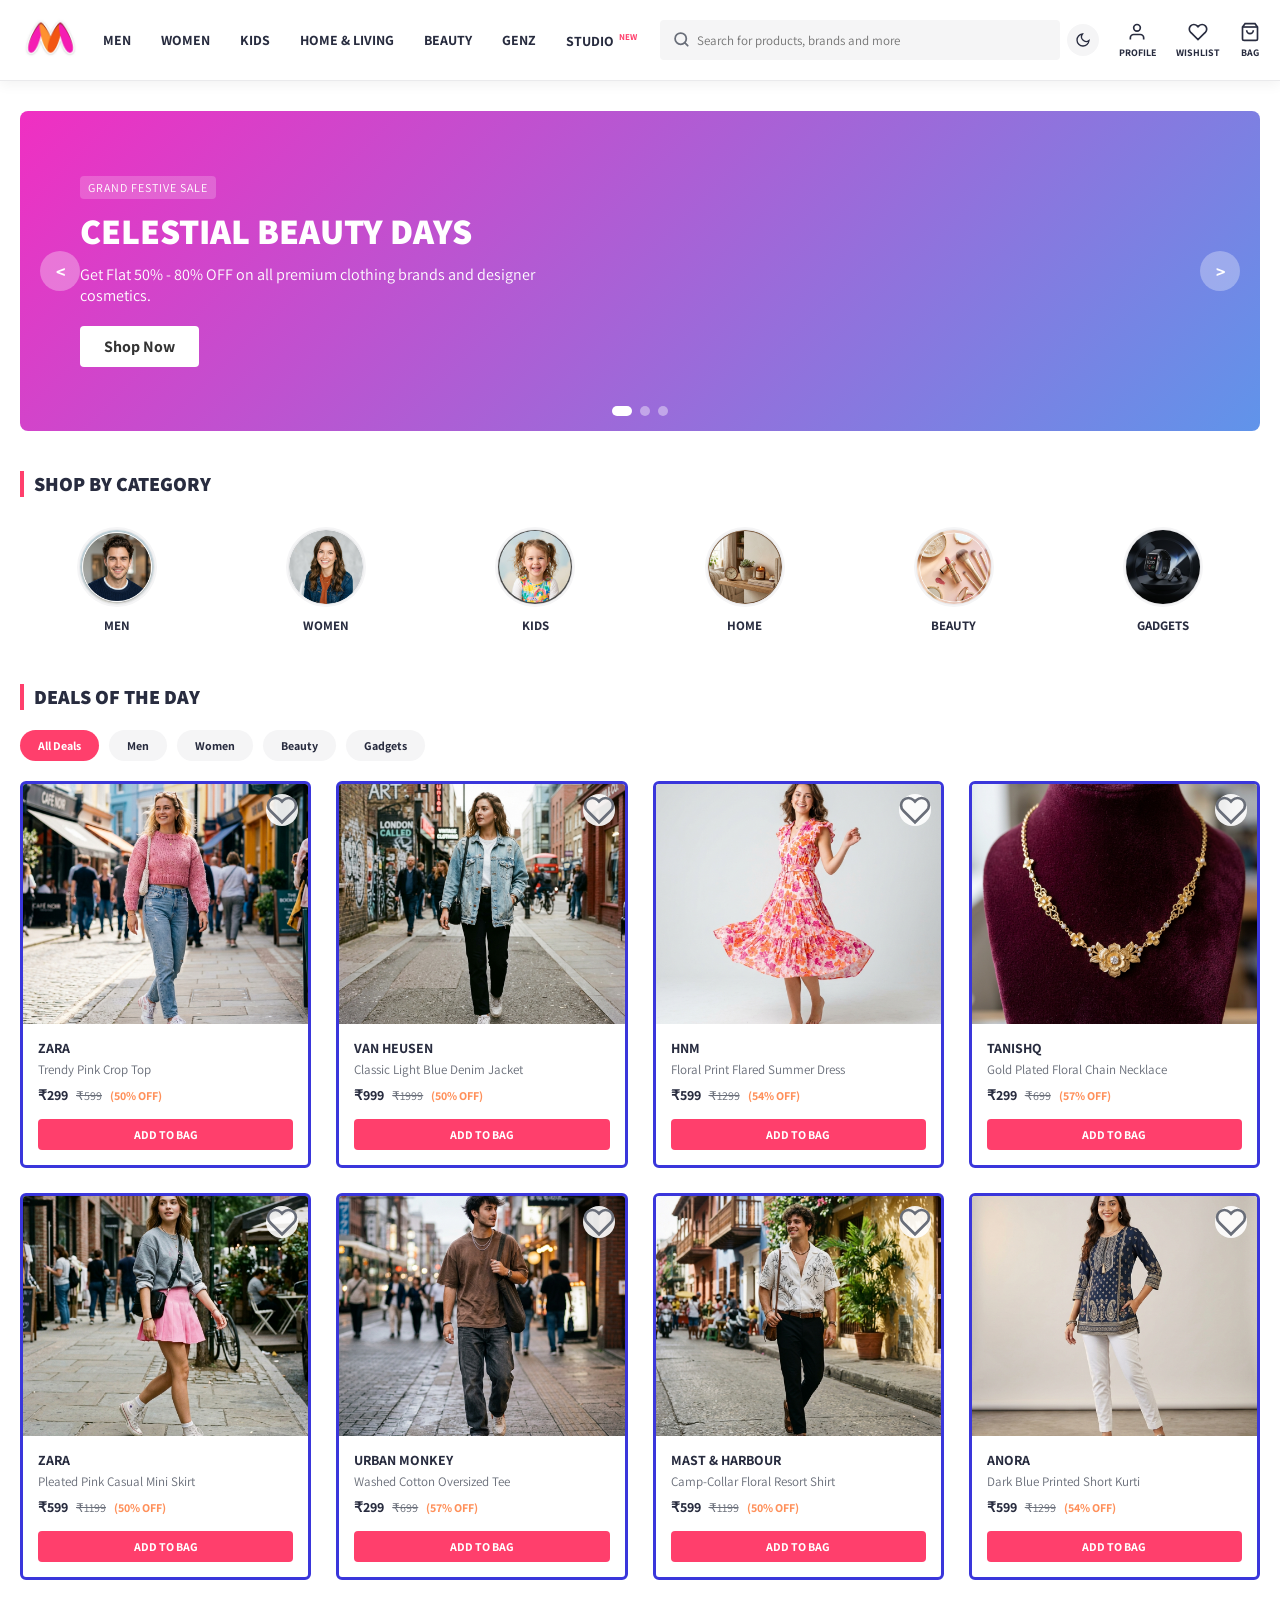
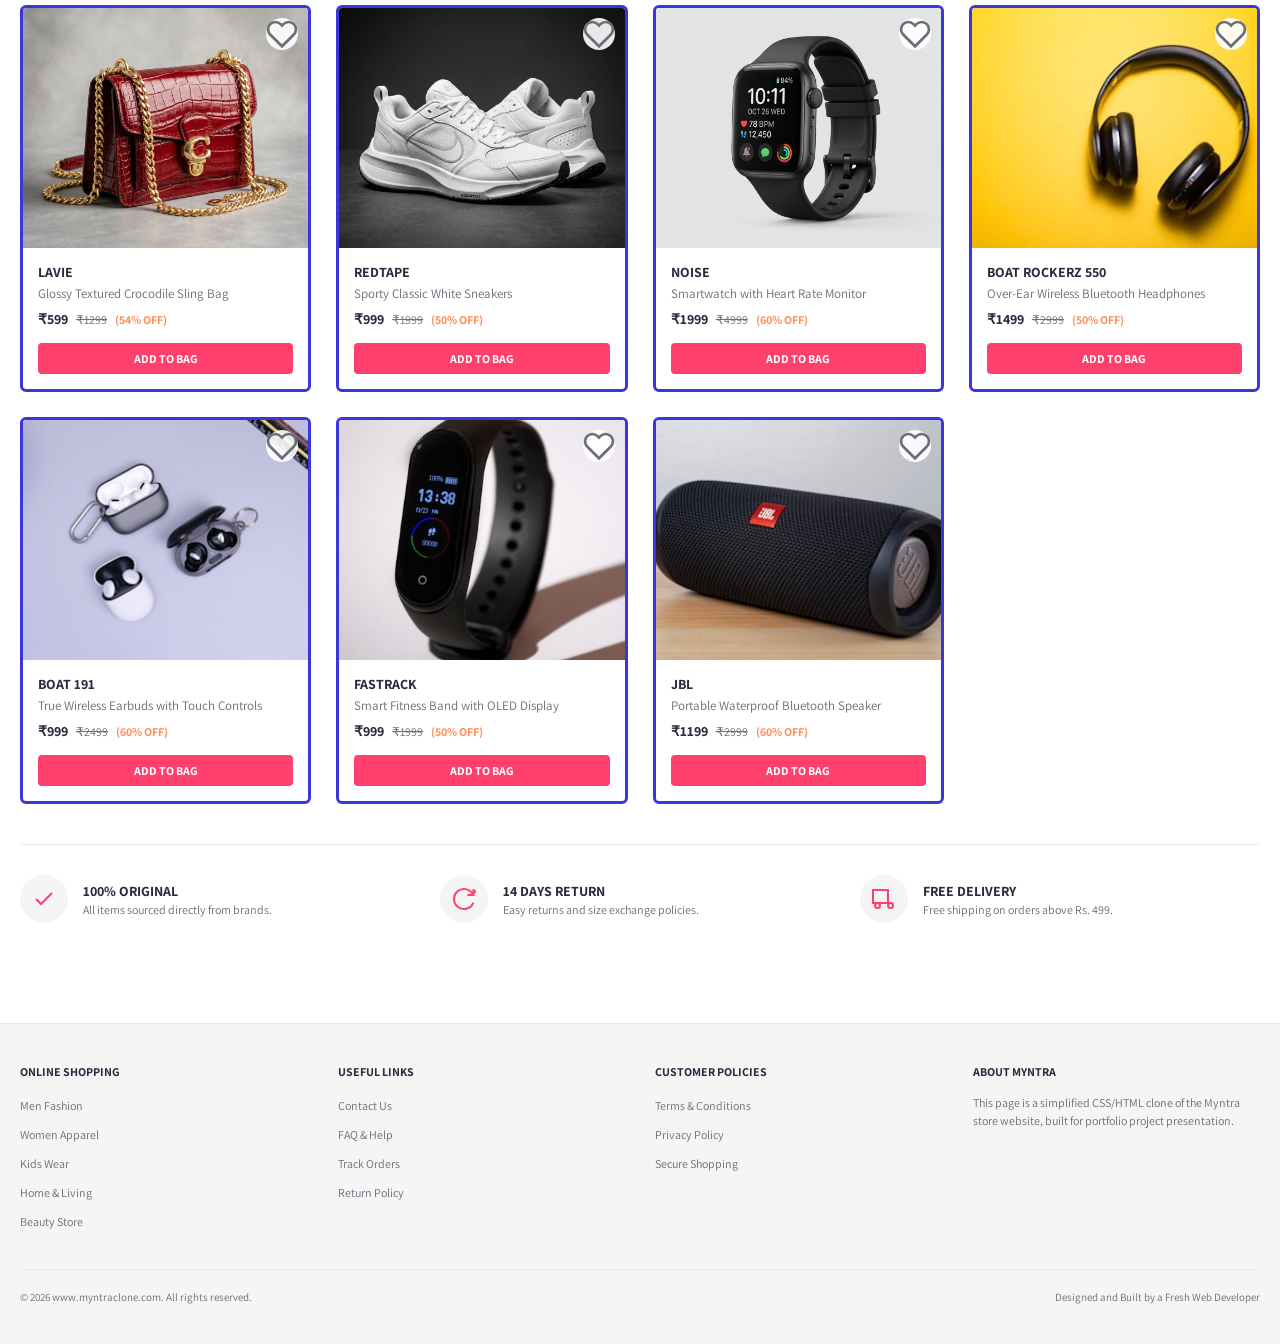
==== commit f69278c8: "Update logo image source path in index.html" ====
--- a/index.html
+++ b/index.html
@@ -17,7 +17,7 @@
 <!-- Brand Logo -->
 <div class="logo">
 <a href="#">
-<img alt="Myntra Logo" src="logo.png"/>
+<img alt="Myntra Logo" src="images/logo.png"/>
 </a>
 </div>
 <!-- Menu Navigation Links -->
@@ -1355,4 +1355,4 @@
 <!-- Link to Javascript file -->
 <script src="myntra.js"></script>
 </body>
-</html>+</html>
